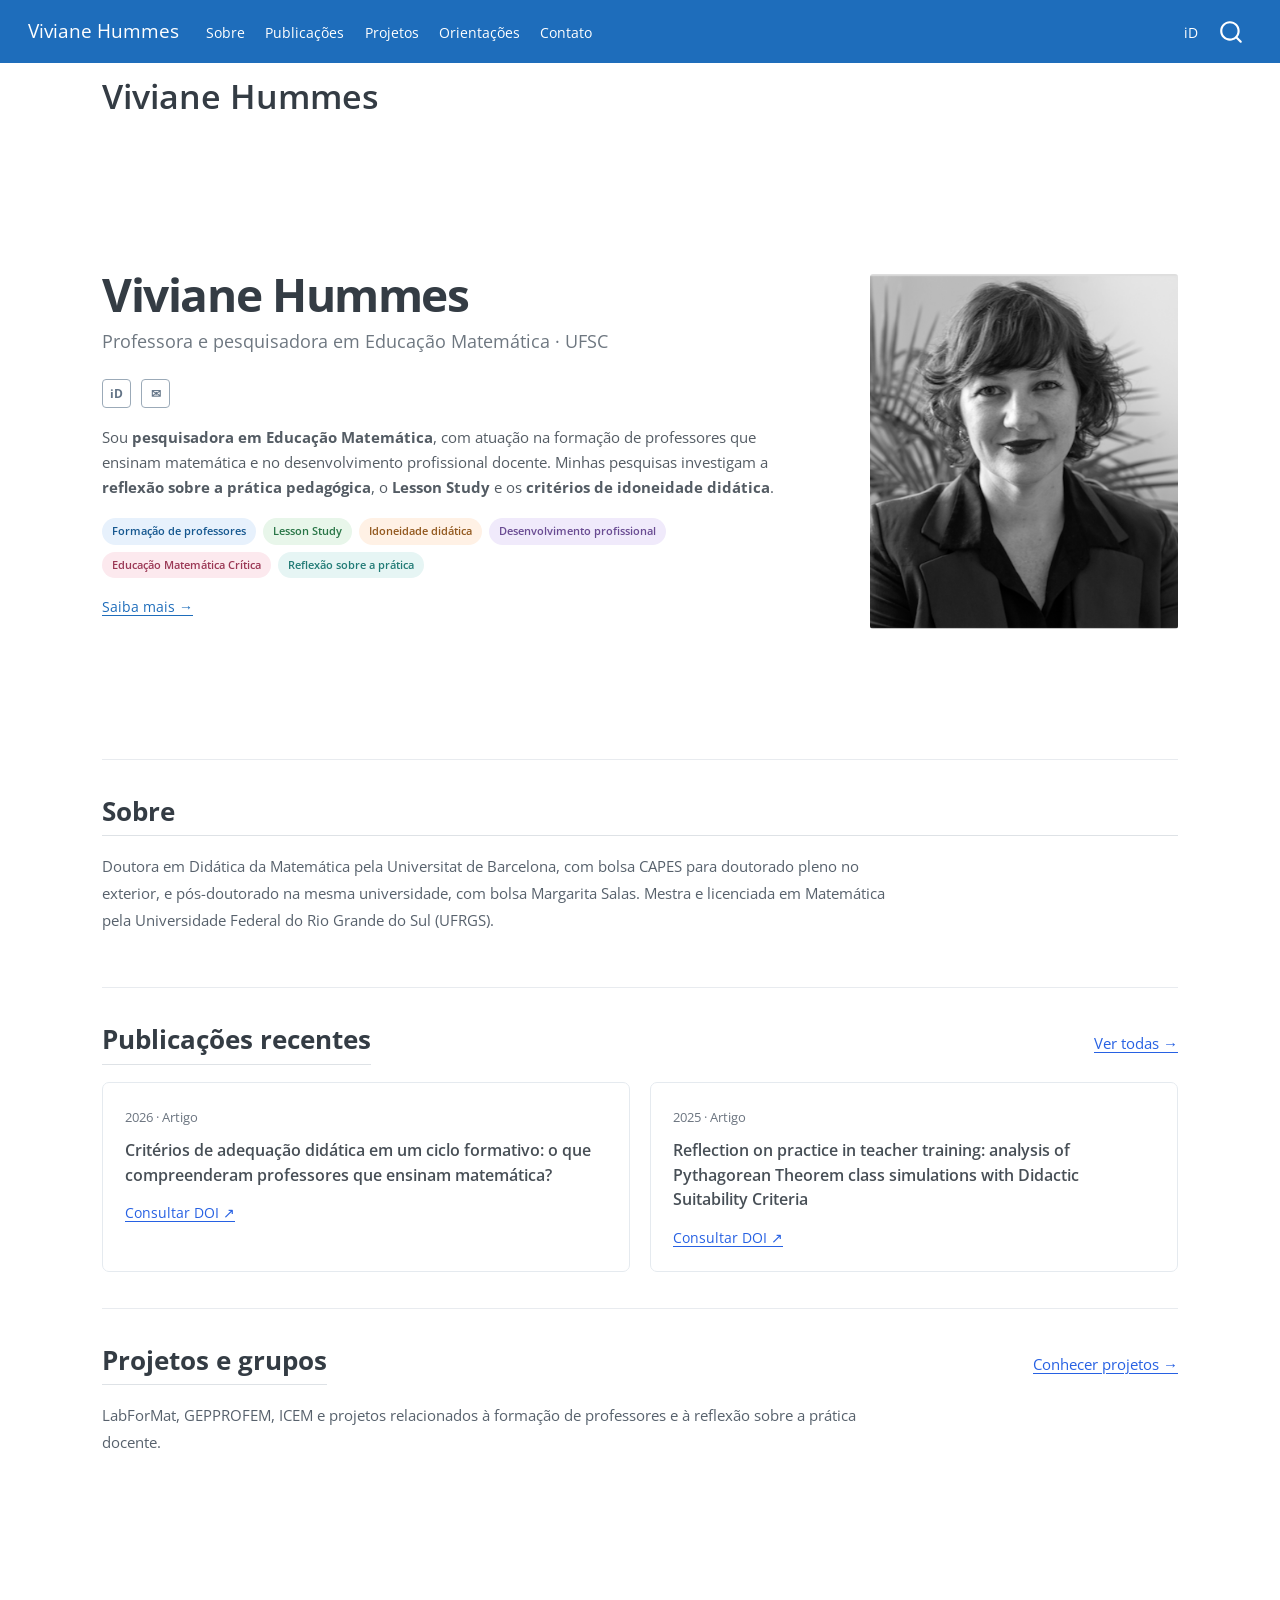
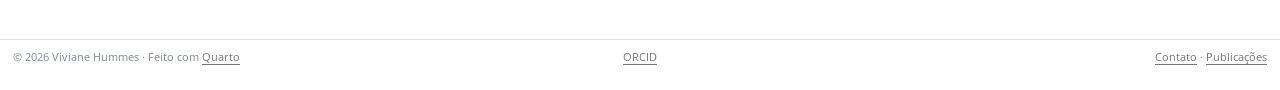
==== index.html @ 8a6c4425 "build: render Quarto [skip ci]" ====
<!DOCTYPE html>
<html xmlns="http://www.w3.org/1999/xhtml" lang="pt-BR" xml:lang="pt-BR"><head>

<meta charset="utf-8">
<meta name="generator" content="quarto-1.11.9">

<meta name="viewport" content="width=device-width, initial-scale=1.0, user-scalable=yes">


<title>Viviane Hummes</title>
<style>
/* Default styles provided by pandoc.
** See https://pandoc.org/MANUAL.html#variables-for-html for config info.
*/
span.smallcaps{font-variant: small-caps;}
div.columns{display: flex; gap: 1.5em;}
div.column{flex: auto;}
@media screen {
div.columns{gap: min(4vw, 1.5em);}
div.column{overflow-x: auto;}
}
div.hanging-indent{margin-left: 1.5em; text-indent: -1.5em;}
ul.task-list{list-style: none;}
ul.task-list li input[type="checkbox"] {
  width: 0.8em;
  margin: 0 0.8em 0.2em -1em; /* quarto-specific, see https://github.com/quarto-dev/quarto-cli/issues/4556 */ 
  vertical-align: middle;
}
</style>


<script src="site_libs/quarto-nav/quarto-nav.js"></script>
<script src="site_libs/quarto-nav/headroom.min.js"></script>
<script src="site_libs/clipboard/clipboard.min.js"></script>
<script src="site_libs/quarto-search/autocomplete.umd.js"></script>
<script src="site_libs/quarto-search/fuse.min.js"></script>
<script src="site_libs/quarto-search/quarto-search.js"></script>
<meta name="quarto:offset" content="./">
<link href="./img/favicon.ico" rel="icon">
<script src="site_libs/quarto-html/quarto.js" type="module"></script>
<script src="site_libs/quarto-html/tabsets/tabsets.js" type="module"></script>
<script src="site_libs/quarto-html/scrollable-regions/scrollable-regions.js" type="module"></script>
<script src="site_libs/quarto-html/popper.min.js"></script>
<script src="site_libs/quarto-html/tippy.umd.min.js"></script>
<link href="site_libs/quarto-html/tippy.css" rel="stylesheet">
<link href="site_libs/quarto-html/quarto-syntax-highlighting-63b5708e65d6cd79cd7618c58d0c21e7.css" rel="stylesheet" id="quarto-text-highlighting-styles">
<script src="site_libs/bootstrap/bootstrap.min.js"></script>
<link href="site_libs/bootstrap/bootstrap-icons.css" rel="stylesheet">
<link href="site_libs/bootstrap/bootstrap-24d255a2b9e27ce5b24b4b2dfa934557.min.css" rel="stylesheet" append-hash="true" id="quarto-bootstrap" data-mode="light">
<script id="quarto-search-options" type="application/json">{
  "location": "navbar",
  "copy-button": false,
  "collapse-after": 3,
  "panel-placement": "end",
  "type": "overlay",
  "limit": 50,
  "keyboard-shortcut": [
    "f",
    "/",
    "s"
  ],
  "show-item-context": false,
  "language": {
    "search-no-results-text": "Nenhum resultado",
    "search-matching-documents-text": "documentos correspondentes",
    "search-copy-link-title": "Copiar link para a busca",
    "search-hide-matches-text": "Esconder correspondências adicionais",
    "search-more-match-text": "mais correspondência neste documento",
    "search-more-matches-text": "mais correspondências neste documento",
    "search-clear-button-title": "Limpar",
    "search-text-placeholder": "",
    "search-detached-cancel-button-title": "Cancelar",
    "search-submit-button-title": "Enviar",
    "search-label": "Procurar"
  }
}</script>
<style>html{ scroll-behavior: smooth; }</style>


<link rel="stylesheet" href="quarto-style.css">
</head>

<body class="nav-fixed quarto-light"><a id="quarto-skip-link" class="visually-hidden-focusable" href="#quarto-document-content">Pular para o conteúdo principal</a>

<div id="quarto-search-results"></div>
  <header id="quarto-header" class="headroom fixed-top">
    <nav class="navbar navbar-expand-lg " data-bs-theme="dark" aria-label="Site">
      <div class="navbar-container container-fluid">
      <div class="navbar-brand-container mx-auto">
    <a class="navbar-brand" href="./index.html">
    <span class="navbar-title">Viviane Hummes</span>
    </a>
  </div>
          <button class="navbar-toggler" type="button" data-bs-toggle="collapse" data-bs-target="#navbarCollapse" aria-controls="navbarCollapse" aria-expanded="false" aria-label="Alternar de navegação" onclick="if (window.quartoToggleHeadroom) { window.quartoToggleHeadroom(); }">
  <span class="navbar-toggler-icon"></span>
</button>
          <div class="collapse navbar-collapse" id="navbarCollapse">
            <ul class="navbar-nav navbar-nav-scroll me-auto">
  <li class="nav-item">
    <a class="nav-link active" href="./index.html" aria-current="page"> 
<span class="menu-text">Sobre</span></a>
  </li>  
  <li class="nav-item">
    <a class="nav-link" href="./publications.html"> 
<span class="menu-text">Publicações</span></a>
  </li>  
  <li class="nav-item">
    <a class="nav-link" href="./projects.html"> 
<span class="menu-text">Projetos</span></a>
  </li>  
  <li class="nav-item">
    <a class="nav-link" href="./supervisions.html"> 
<span class="menu-text">Orientações</span></a>
  </li>  
  <li class="nav-item">
    <a class="nav-link" href="./contact.html"> 
<span class="menu-text">Contato</span></a>
  </li>  
</ul>
            <ul class="navbar-nav navbar-nav-scroll ms-auto">
  <li class="nav-item">
    <a class="nav-link" href="https://orcid.org/0000-0003-2031-8238"> 
<span class="menu-text">iD</span></a>
  </li>  
</ul>
          </div> <!-- /navcollapse -->
            <div class="quarto-navbar-tools">
</div>
            <div id="quarto-search" class="" title="Procurar"></div>
      </div> <!-- /container-fluid -->
    </nav>
</header>
<!-- content -->
<div id="quarto-content" class="quarto-container page-columns page-rows-contents page-layout-full page-navbar">
<!-- sidebar -->
<!-- margin-sidebar -->
    
<!-- main -->
<main class="content column-page" id="quarto-document-content" tabindex="-1">

<header id="title-block-header" class="quarto-title-block default">
<div class="quarto-title">
<h1 class="title">Viviane Hummes</h1>
</div>



<div class="quarto-title-meta column-page">

    
  
    
  </div>
  


</header>


<div class="home-hero">
<div class="home-hero-copy">
<h1>
Viviane Hummes
</h1>
<p class="hero-subtitle">
Professora e pesquisadora em Educação Matemática · UFSC
</p>
<div class="social-links">
<a href="https://orcid.org/0000-0003-2031-8238" aria-label="ORCID" target="_blank" rel="noopener">iD</a> <a href="mailto:vivihummes@gmail.com" aria-label="E-mail">✉</a>
</div>
<p class="hero-bio">
Sou <strong>pesquisadora em Educação Matemática</strong>, com atuação na formação de professores que ensinam matemática e no desenvolvimento profissional docente. Minhas pesquisas investigam a <strong>reflexão sobre a prática pedagógica</strong>, o <strong>Lesson Study</strong> e os <strong>critérios de idoneidade didática</strong>.
</p>
<div class="research-tags">
<span>Formação de professores</span><span>Lesson Study</span><span>Idoneidade didática</span><span>Desenvolvimento profissional</span><span>Educação Matemática Crítica</span><span>Reflexão sobre a prática</span>
</div>
<p><a class="more-link" href="#sobre">Saiba mais →</a></p>
</div>
<div class="home-hero-image">
<img src="about/avatar.png" alt="Fotografia de Viviane Hummes">
</div>
</div>
<div class="home-sections">
<section id="sobre">
<h2>
Sobre
</h2>
<p>
Doutora em Didática da Matemática pela Universitat de Barcelona, com bolsa CAPES para doutorado pleno no exterior, e pós-doutorado na mesma universidade, com bolsa Margarita Salas. Mestra e licenciada em Matemática pela Universidade Federal do Rio Grande do Sul (UFRGS).
</p>
</section>
<section>
<div class="section-heading">
<h2>
Publicações recentes
</h2>
<a href="./publications.html">Ver todas →</a>
</div>
<div class="recent-grid">
<article>
<small>2026 · Artigo</small>
<h3>
Critérios de adequação didática em um ciclo formativo: o que compreenderam professores que ensinam matemática?
</h3>
<a href="https://doi.org/10.1590/SciELOPreprints.16295">Consultar DOI ↗</a>
</article>
<article>
<small>2025 · Artigo</small>
<h3>
Reflection on practice in teacher training: analysis of Pythagorean Theorem class simulations with Didactic Suitability Criteria
</h3>
<a href="https://doi.org/10.37001/ripem.v15i1.4247">Consultar DOI ↗</a>
</article>
</div>
</section>
<section>
<div class="section-heading">
<h2>
Projetos e grupos
</h2>
<a href="./projects.html">Conhecer projetos →</a>
</div>
<p>
LabForMat, GEPPROFEM, ICEM e projetos relacionados à formação de professores e à reflexão sobre a prática docente.
</p>
</section>
</div>



</main> <!-- /main -->
<script id="quarto-html-after-body" type="application/javascript">
  window.document.addEventListener("DOMContentLoaded", function (event) {
    const isCodeAnnotation = (el) => {
      for (const clz of el.classList) {
        if (clz.startsWith('code-annotation-')) {                     
          return true;
        }
      }
      return false;
    }
    const onCopySuccess = function(e) {
      // button target
      const button = e.trigger;
      // don't keep focus
      button.blur();
      // flash "checked"
      button.classList.add('code-copy-button-checked');
      var currentTitle = button.getAttribute("title");
      button.setAttribute("title", "Copiada");
      let tooltip;
      if (window.bootstrap) {
        button.setAttribute("data-bs-toggle", "tooltip");
        button.setAttribute("data-bs-placement", "left");
        button.setAttribute("data-bs-title", "Copiada");
        tooltip = new bootstrap.Tooltip(button, 
          { trigger: "manual", 
            customClass: "code-copy-button-tooltip",
            offset: [0, -8]});
        tooltip.show();    
      }
      setTimeout(function() {
        if (tooltip) {
          tooltip.hide();
          button.removeAttribute("data-bs-title");
          button.removeAttribute("data-bs-toggle");
          button.removeAttribute("data-bs-placement");
        }
        button.setAttribute("title", currentTitle);
        button.classList.remove('code-copy-button-checked');
      }, 1000);
      // clear code selection
      e.clearSelection();
    }
    const getTextToCopy = function(trigger) {
      const outerScaffold = trigger.parentElement.cloneNode(true);
      const codeEl = outerScaffold.querySelector('code');
      for (const childEl of codeEl.children) {
        if (isCodeAnnotation(childEl)) {
          childEl.remove();
        }
      }
      return codeEl.innerText;
    }
    const clipboard = new window.ClipboardJS('.code-copy-button:not([data-in-quarto-modal])', {
      text: getTextToCopy
    });
    clipboard.on('success', onCopySuccess);
    if (window.document.getElementById('quarto-embedded-source-code-modal')) {
      const clipboardModal = new window.ClipboardJS('.code-copy-button[data-in-quarto-modal]', {
        text: getTextToCopy,
        container: window.document.getElementById('quarto-embedded-source-code-modal')
      });
      clipboardModal.on('success', onCopySuccess);
    }
      var localhostRegex = new RegExp(/^(?:http|https):\/\/localhost\:?[0-9]*\//);
      var mailtoRegex = new RegExp(/^mailto:/);
        var filterRegex = new RegExp("https:\/\/vivianehummes\.pages\.dev");
      var isInternal = (href) => {
          return filterRegex.test(href) || localhostRegex.test(href) || mailtoRegex.test(href);
      }
      // Inspect non-navigation links and adorn them if external
      window.quartoDecorateExternalLinks = function (root) {
     var links = (root || window.document).querySelectorAll('a[href]:not(.nav-link):not(.navbar-brand):not(.toc-action):not(.sidebar-link):not(.sidebar-item-toggle):not(.pagination-link):not(.no-external):not([aria-hidden]):not(.dropdown-item):not(.quarto-navigation-tool):not(.about-link)');
      for (var i=0; i<links.length; i++) {
        const link = links[i];
        if (!isInternal(link.href)) {
          // undo the damage that might have been done by quarto-nav.js in the case of
          // links that we want to consider external
          if (link.dataset.originalHref !== undefined) {
            link.href = link.dataset.originalHref;
          }
          if (!link.classList.contains('no-external-icon')) {
          }
        }
      }
      };
      window.quartoDecorateExternalLinks(window.document);
    // Esc closes the popup (WCAG 1.4.13) and focus leaving both trigger and
    // popup closes it (WCAG 2.4.11); tippy handles neither for interactive popups.
    const hideOnEscAndFocusOut = {
      name: 'hideOnEscAndFocusOut',
      defaultValue: true,
      fn(instance) {
        const dismiss = () => {
          // A show scheduled by the trigger delay would otherwise reopen it
          instance.clearDelayTimeouts();
          instance.hide();
        };
        const onKeyDown = (event) => {
          if (event.key !== 'Escape') {
            return;
          }
          // Keep Esc from also reaching page handlers (e.g. reveal.js overview),
          // except an open reveal.js slide menu, which Esc should close too.
          // The menu handles keys only when its keyboard option is on.
          const menuHandlesEsc = window.Reveal?.getPlugin?.('menu')?.isOpen() &&
            window.Reveal.getConfig().menu?.keyboard !== false;
          if (!menuHandlesEsc) {
            event.stopPropagation();
          }
          if (instance.popper.contains(window.document.activeElement)) {
            // Disabled while refocusing so the focus trigger does not reopen it
            instance.disable();
            instance.reference.focus();
            instance.enable();
          }
          dismiss();
        };
        const onFocusOut = (event) => {
          const target = event.relatedTarget;
          if (target && !instance.reference.contains(target) &&
              !instance.popper.contains(target)) {
            dismiss();
          }
        };
        // On the trigger too: a click trigger (code-annotations: select) has no
        // blur handling. Attached for the instance's lifetime so leaving the
        // trigger also cancels a show still pending on the trigger delay.
        instance.reference.addEventListener('focusout', onFocusOut);
        return {
          onShow() {
            window.document.addEventListener('keydown', onKeyDown, true);
            instance.popper.addEventListener('focusout', onFocusOut);
          },
          onHide() {
            window.document.removeEventListener('keydown', onKeyDown, true);
            instance.popper.removeEventListener('focusout', onFocusOut);
          },
          onDestroy() {
            instance.reference.removeEventListener('focusout', onFocusOut);
          },
        };
      },
    };
    function tippyHover(el, contentFn, onTriggerFn, onUntriggerFn) {
      const config = {
        allowHTML: true,
        maxWidth: 500,
        delay: 100,
        arrow: false,
        appendTo: function(el) {
            return el.parentElement;
        },
        interactive: true,
        interactiveBorder: 10,
        theme: 'quarto',
        placement: 'bottom-start',
        plugins: [hideOnEscAndFocusOut],
      };
      if (contentFn) {
        config.content = contentFn;
      }
      if (onTriggerFn) {
        config.onTrigger = onTriggerFn;
      }
      if (onUntriggerFn) {
        config.onUntrigger = onUntriggerFn;
      }
      window.tippy(el, config); 
    }
    const noterefs = window.document.querySelectorAll('a[role="doc-noteref"]');
    for (var i=0; i<noterefs.length; i++) {
      const ref = noterefs[i];
      tippyHover(ref, function() {
        // use id or data attribute instead here
        let href = ref.getAttribute('data-footnote-href') || ref.getAttribute('href');
        try { href = new URL(href).hash; } catch {}
        const id = href.replace(/^#\/?/, "");
        const note = window.document.getElementById(id);
        if (note) {
          return note.innerHTML;
        } else {
          return "";
        }
      });
    }
    const xrefs = window.document.querySelectorAll('a.quarto-xref');
    const processXRef = (id, note) => {
      // Strip column container classes
      const stripColumnClz = (el) => {
        el.classList.remove("page-full", "page-columns");
        if (el.children) {
          for (const child of el.children) {
            stripColumnClz(child);
          }
        }
      }
      stripColumnClz(note)
      if (id === null || id.startsWith('sec-')) {
        // Special case sections, only their first couple elements
        const container = document.createElement("div");
        if (note.children && note.children.length > 2) {
          container.appendChild(note.children[0].cloneNode(true));
          for (let i = 1; i < note.children.length; i++) {
            const child = note.children[i];
            if (child.tagName === "P" && child.innerText === "") {
              continue;
            } else {
              container.appendChild(child.cloneNode(true));
              break;
            }
          }
          if (window.Quarto?.typesetMath) {
            window.Quarto.typesetMath(container);
          }
          return container.innerHTML
        } else {
          if (window.Quarto?.typesetMath) {
            window.Quarto.typesetMath(note);
          }
          return note.innerHTML;
        }
      } else {
        // Remove any anchor links if they are present
        const anchorLink = note.querySelector('a.anchorjs-link');
        if (anchorLink) {
          anchorLink.remove();
        }
        if (window.Quarto?.typesetMath) {
          window.Quarto.typesetMath(note);
        }
        if (note.classList.contains("callout")) {
          return note.outerHTML;
        } else {
          return note.innerHTML;
        }
      }
    }
    for (var i=0; i<xrefs.length; i++) {
      const xref = xrefs[i];
      tippyHover(xref, undefined, function(instance) {
        instance.disable();
        let url = xref.getAttribute('href');
        let hash = undefined; 
        if (url.startsWith('#')) {
          hash = url;
        } else {
          try { hash = new URL(url).hash; } catch {}
        }
        if (hash) {
          const id = hash.replace(/^#\/?/, "");
          const note = window.document.getElementById(id);
          if (note !== null) {
            try {
              const html = processXRef(id, note.cloneNode(true));
              instance.setContent(html);
            } finally {
              instance.enable();
              instance.show();
            }
          } else {
            // See if we can fetch this
            fetch(url.split('#')[0])
            .then(res => res.text())
            .then(html => {
              const parser = new DOMParser();
              const htmlDoc = parser.parseFromString(html, "text/html");
              const note = htmlDoc.getElementById(id);
              if (note !== null) {
                const html = processXRef(id, note);
                instance.setContent(html);
              } 
            }).finally(() => {
              instance.enable();
              instance.show();
            });
          }
        } else {
          // See if we can fetch a full url (with no hash to target)
          // This is a special case and we should probably do some content thinning / targeting
          fetch(url)
          .then(res => res.text())
          .then(html => {
            const parser = new DOMParser();
            const htmlDoc = parser.parseFromString(html, "text/html");
            const note = htmlDoc.querySelector('main.content');
            if (note !== null) {
              // This should only happen for chapter cross references
              // (since there is no id in the URL)
              // remove the first header
              if (note.children.length > 0 && note.children[0].tagName === "HEADER") {
                note.children[0].remove();
              }
              const html = processXRef(null, note);
              instance.setContent(html);
            } 
          }).finally(() => {
            instance.enable();
            instance.show();
          });
        }
      }, function(instance) {
      });
    }
        let selectedAnnoteEl;
        const selectorForAnnotation = ( cell, annotation) => {
          let cellAttr = 'data-code-cell="' + cell + '"';
          let lineAttr = 'data-code-annotation="' +  annotation + '"';
          const selector = 'span[' + cellAttr + '][' + lineAttr + ']';
          return selector;
        }
        const selectCodeLines = (annoteEl) => {
          const doc = window.document;
          const targetCell = annoteEl.getAttribute("data-target-cell");
          const targetAnnotation = annoteEl.getAttribute("data-target-annotation");
          const annoteSpan = window.document.querySelector(selectorForAnnotation(targetCell, targetAnnotation));
          const lines = annoteSpan.getAttribute("data-code-lines").split(",");
          const lineIds = lines.map((line) => {
            return targetCell + "-" + line;
          })
          // Each band is positioned against its own containing block, which is
          // not the offsetParent of the lines, so place it from client rects.
          const placeBand = (band, firstEl, lastEl, codeBlock) => {
            const container = band.offsetParent;
            if (container === null) {
              return;
            }
            const containerRect = container.getBoundingClientRect();
            // Reveal.js scales slides with a transform, so convert client
            // pixels back to the CSS pixels of the container.
            const scale = containerRect.height / container.offsetHeight || 1;
            const firstRect = firstEl.getBoundingClientRect();
            const lastRect = lastEl.getBoundingClientRect();
            const top = (firstRect.top - containerRect.top) / scale - container.clientTop + container.scrollTop;
            const height = (lastRect.bottom - firstRect.top) / scale;
            band.style.top = top - 2 + "px";
            band.style.height = height + 4 + "px";
            if (codeBlock) {
              // Without the copy button wrapper, the containing block is wider
              // than the code block, so span the code block explicitly.
              const blockRect = codeBlock.getBoundingClientRect();
              band.style.left = (blockRect.left - containerRect.left) / scale - container.clientLeft + container.scrollLeft + "px";
              band.style.width = blockRect.width / scale + "px";
            }
          };
          if (lineIds.length > 0) {
            const el = window.document.getElementById(lineIds[0]);
            const lastEl = window.document.getElementById(lineIds[lineIds.length - 1]);
            const parent = el.parentElement.parentElement;
            // cook up a div (if necessary) and position it
            let div = window.document.getElementById("code-annotation-line-highlight");
            if (div === null) {
              div = window.document.createElement("div");
              div.setAttribute("id", "code-annotation-line-highlight");
              div.style.position = 'absolute';
              parent.appendChild(div);
            }
            placeBand(div, el, lastEl, parent.closest("div.sourceCode") || parent);
            let gutterDiv = window.document.getElementById("code-annotation-line-highlight-gutter");
            if (gutterDiv === null) {
              gutterDiv = window.document.createElement("div");
              gutterDiv.setAttribute("id", "code-annotation-line-highlight-gutter");
              gutterDiv.style.position = 'absolute';
              const codeCell = window.document.getElementById(targetCell);
              const gutter = codeCell.querySelector('.code-annotation-gutter');
              gutter.appendChild(gutterDiv);
            }
            placeBand(gutterDiv, el, lastEl);
            selectedAnnoteEl = annoteEl;
          }
        };
        const unselectCodeLines = () => {
          const elementsIds = ["code-annotation-line-highlight", "code-annotation-line-highlight-gutter"];
          elementsIds.forEach((elId) => {
            const div = window.document.getElementById(elId);
            if (div) {
              div.remove();
            }
          });
          selectedAnnoteEl = undefined;
        };
          // Handle positioning of the toggle
      window.addEventListener(
        "resize",
        throttle(() => {
          elRect = undefined;
          if (selectedAnnoteEl) {
            selectCodeLines(selectedAnnoteEl);
          }
        }, 10)
      );
      function throttle(fn, ms) {
      let throttle = false;
      let timer;
        return (...args) => {
          if(!throttle) { // first call gets through
              fn.apply(this, args);
              throttle = true;
          } else { // all the others get throttled
              if(timer) clearTimeout(timer); // cancel #2
              timer = setTimeout(() => {
                fn.apply(this, args);
                timer = throttle = false;
              }, ms);
          }
        };
      }
        // Attach click handler to the DT
        const annoteDls = window.document.querySelectorAll('dt[data-target-cell]');
        for (const annoteDlNode of annoteDls) {
          annoteDlNode.addEventListener('click', (event) => {
            const clickedEl = event.target;
            if (clickedEl !== selectedAnnoteEl) {
              unselectCodeLines();
              const activeEl = window.document.querySelector('dt[data-target-cell].code-annotation-active');
              if (activeEl) {
                activeEl.classList.remove('code-annotation-active');
              }
              selectCodeLines(clickedEl);
              clickedEl.classList.add('code-annotation-active');
            } else {
              // Unselect the line
              unselectCodeLines();
              clickedEl.classList.remove('code-annotation-active');
            }
          });
        }
    const findCites = (el) => {
      const parentEl = el.parentElement;
      if (parentEl) {
        const cites = parentEl.dataset.cites;
        if (cites) {
          return {
            el,
            cites: cites.split(' ')
          };
        } else {
          return findCites(el.parentElement)
        }
      } else {
        return undefined;
      }
    };
    var bibliorefs = window.document.querySelectorAll('a[role="doc-biblioref"]');
    for (var i=0; i<bibliorefs.length; i++) {
      const ref = bibliorefs[i];
      const citeInfo = findCites(ref);
      if (citeInfo) {
        tippyHover(citeInfo.el, function() {
          var popup = window.document.createElement('div');
          citeInfo.cites.forEach(function(cite) {
            var citeDiv = window.document.createElement('div');
            citeDiv.classList.add('hanging-indent');
            citeDiv.classList.add('csl-entry');
            var biblioDiv = window.document.getElementById('ref-' + cite);
            if (biblioDiv) {
              citeDiv.innerHTML = biblioDiv.innerHTML;
            }
            popup.appendChild(citeDiv);
          });
          return popup.innerHTML;
        });
      }
    }
  });
  </script>
  <script type="application/javascript">
  window.quartoScrollableRegionsLabels = {"code":"Código deslocável","output":"Saída deslocável"};
  </script>
</div> <!-- /content -->
<footer class="footer">
  <div class="nav-footer">
    <div class="nav-footer-left">
<p>© 2026 Viviane Hummes · Feito com <a href="https://quarto.org/">Quarto</a></p>
</div>   
    <div class="nav-footer-center">
<p><a href="https://orcid.org/0000-0003-2031-8238">ORCID</a></p>
</div>
    <div class="nav-footer-right">
<p><a href="./contact.html">Contato</a> · <a href="./publications.html">Publicações</a></p>
</div>
  </div>
</footer>




<script src="site_libs/quarto-html/zenscroll-min.js"></script>
</body></html>
---- site_libs/quarto-html/tippy.css ----
.tippy-box[data-animation=fade][data-state=hidden]{opacity:0}[data-tippy-root]{max-width:calc(100vw - 10px)}.tippy-box{position:relative;background-color:#333;color:#fff;border-radius:4px;font-size:14px;line-height:1.4;white-space:normal;outline:0;transition-property:transform,visibility,opacity}.tippy-box[data-placement^=top]>.tippy-arrow{bottom:0}.tippy-box[data-placement^=top]>.tippy-arrow:before{bottom:-7px;left:0;border-width:8px 8px 0;border-top-color:initial;transform-origin:center top}.tippy-box[data-placement^=bottom]>.tippy-arrow{top:0}.tippy-box[data-placement^=bottom]>.tippy-arrow:before{top:-7px;left:0;border-width:0 8px 8px;border-bottom-color:initial;transform-origin:center bottom}.tippy-box[data-placement^=left]>.tippy-arrow{right:0}.tippy-box[data-placement^=left]>.tippy-arrow:before{border-width:8px 0 8px 8px;border-left-color:initial;right:-7px;transform-origin:center left}.tippy-box[data-placement^=right]>.tippy-arrow{left:0}.tippy-box[data-placement^=right]>.tippy-arrow:before{left:-7px;border-width:8px 8px 8px 0;border-right-color:initial;transform-origin:center right}.tippy-box[data-inertia][data-state=visible]{transition-timing-function:cubic-bezier(.54,1.5,.38,1.11)}.tippy-arrow{width:16px;height:16px;color:#333}.tippy-arrow:before{content:"";position:absolute;border-color:transparent;border-style:solid}.tippy-content{position:relative;padding:5px 9px;z-index:1}
---- site_libs/quarto-html/quarto-syntax-highlighting-63b5708e65d6cd79cd7618c58d0c21e7.css ----
/* quarto syntax highlight colors */
:root {
  --quarto-hl-ot-color: #003B4F;
  --quarto-hl-at-color: #657422;
  --quarto-hl-ss-color: #20794D;
  --quarto-hl-an-color: #5E5E5E;
  --quarto-hl-fu-color: #4758AB;
  --quarto-hl-st-color: #20794D;
  --quarto-hl-cf-color: #003B4F;
  --quarto-hl-op-color: #5E5E5E;
  --quarto-hl-er-color: #AD0000;
  --quarto-hl-bn-color: #AD0000;
  --quarto-hl-al-color: #AD0000;
  --quarto-hl-va-color: #111111;
  --quarto-hl-bu-color: inherit;
  --quarto-hl-ex-color: inherit;
  --quarto-hl-pp-color: #AD0000;
  --quarto-hl-in-color: #5E5E5E;
  --quarto-hl-vs-color: #20794D;
  --quarto-hl-wa-color: #5E5E5E;
  --quarto-hl-do-color: #5E5E5E;
  --quarto-hl-im-color: #00769E;
  --quarto-hl-ch-color: #20794D;
  --quarto-hl-dt-color: #AD0000;
  --quarto-hl-fl-color: #AD0000;
  --quarto-hl-co-color: #5E5E5E;
  --quarto-hl-cv-color: #5E5E5E;
  --quarto-hl-cn-color: #8f5902;
  --quarto-hl-sc-color: #5E5E5E;
  --quarto-hl-dv-color: #AD0000;
  --quarto-hl-kw-color: #003B4F;
}

/* other quarto variables */
:root {
  --quarto-font-monospace: SFMono-Regular, Menlo, Monaco, Consolas, "Liberation Mono", "Courier New", monospace;
}

/* syntax highlight based on Pandoc's rules */
pre > code.sourceCode > span {
  color: #003B4F;
}

code.sourceCode > span {
  color: #003B4F;
}

div.sourceCode,
div.sourceCode pre.sourceCode {
  color: #003B4F;
}

/* Normal */
code span {
  color: #003B4F;
}

/* Alert */
code span.al {
  color: #AD0000;
  font-style: inherit;
}

/* Annotation */
code span.an {
  color: #5E5E5E;
  font-style: inherit;
}

/* Attribute */
code span.at {
  color: #657422;
  font-style: inherit;
}

/* BaseN */
code span.bn {
  color: #AD0000;
  font-style: inherit;
}

/* BuiltIn */
code span.bu {
  font-style: inherit;
}

/* ControlFlow */
code span.cf {
  color: #003B4F;
  font-weight: bold;
  font-style: inherit;
}

/* Char */
code span.ch {
  color: #20794D;
  font-style: inherit;
}

/* Constant */
code span.cn {
  color: #8f5902;
  font-style: inherit;
}

/* Comment */
code span.co {
  color: #5E5E5E;
  font-style: inherit;
}

/* CommentVar */
code span.cv {
  color: #5E5E5E;
  font-style: italic;
}

/* Documentation */
code span.do {
  color: #5E5E5E;
  font-style: italic;
}

/* DataType */
code span.dt {
  color: #AD0000;
  font-style: inherit;
}

/* DecVal */
code span.dv {
  color: #AD0000;
  font-style: inherit;
}

/* Error */
code span.er {
  color: #AD0000;
  font-style: inherit;
}

/* Extension */
code span.ex {
  font-style: inherit;
}

/* Float */
code span.fl {
  color: #AD0000;
  font-style: inherit;
}

/* Function */
code span.fu {
  color: #4758AB;
  font-style: inherit;
}

/* Import */
code span.im {
  color: #00769E;
  font-style: inherit;
}

/* Information */
code span.in {
  color: #5E5E5E;
  font-style: inherit;
}

/* Keyword */
code span.kw {
  color: #003B4F;
  font-weight: bold;
  font-style: inherit;
}

/* Operator */
code span.op {
  color: #5E5E5E;
  font-style: inherit;
}

/* Other */
code span.ot {
  color: #003B4F;
  font-style: inherit;
}

/* Preprocessor */
code span.pp {
  color: #AD0000;
  font-style: inherit;
}

/* SpecialChar */
code span.sc {
  color: #5E5E5E;
  font-style: inherit;
}

/* SpecialString */
code span.ss {
  color: #20794D;
  font-style: inherit;
}

/* String */
code span.st {
  color: #20794D;
  font-style: inherit;
}

/* Variable */
code span.va {
  color: #111111;
  font-style: inherit;
}

/* VerbatimString */
code span.vs {
  color: #20794D;
  font-style: inherit;
}

/* Warning */
code span.wa {
  color: #5E5E5E;
  font-style: italic;
}

.prevent-inlining {
  content: "</";
}

/*# sourceMappingURL=054cc16b9e9817627be6994582d2ffb5.css.map */
---- quarto-style.css ----
@import url('https://fonts.googleapis.com/css2?family=Open+Sans:wght@400;500;600;700;800&display=swap');
:root{--brand:#1e6dbb;--text:#343c44;--muted:#6c7580}
body{font-family:'Open Sans',sans-serif;color:var(--text);background:#fff;font-size:15px}
#quarto-header nav.navbar{background:var(--brand)!important;border:0;min-height:63px;box-shadow:none}
.navbar-brand,.navbar-nav .nav-link{color:#fff!important;font-weight:400!important}
.navbar-brand{font-size:19px}.navbar-nav .nav-link{font-size:14px}
.navbar-nav .nav-link:hover{text-decoration:underline}
#quarto-content{max-width:100%;padding:0}
main.content{max-width:1120px;margin:auto;padding:0 22px}
body.page-layout-full main.content{max-width:1120px;margin:auto}
.home-hero{display:grid;grid-template-columns:minmax(0,1.8fr) minmax(240px,.8fr);gap:75px;align-items:center;min-height:625px;padding:70px 0 60px}
.home-hero h1{font-size:46px;font-weight:700;letter-spacing:-.03em;line-height:1.14;margin:0 0 8px;border:0}
.hero-subtitle{font-size:18px;color:#6e7780;margin-bottom:24px}
.social-links{display:flex;gap:10px;margin-bottom:18px}
.social-links a{width:29px;height:29px;display:inline-flex;align-items:center;justify-content:center;border:1px solid #9baab8;border-radius:4px;color:#637487;text-decoration:none;font-size:12px;font-weight:700}
.hero-bio{color:#545c64;line-height:1.72;font-size:14.5px;margin:0}
.research-tags{display:flex;gap:7px;flex-wrap:wrap;margin:17px 0}
.research-tags span{padding:5px 10px;font-size:11px;font-weight:600;border-radius:16px;background:#e7f1fc;color:#15578f}
.research-tags span:nth-child(6n+2){background:#e8f6ea;color:#287546}
.research-tags span:nth-child(6n+3){background:#fff1e5;color:#92581e}
.research-tags span:nth-child(6n+4){background:#f0eafb;color:#694b92}
.research-tags span:nth-child(6n+5){background:#fce9ee;color:#9b3855}
.research-tags span:nth-child(6n+6){background:#e6f5f4;color:#227b76}
.more-link{font-size:14px;color:var(--brand);text-decoration:underline;text-underline-offset:3px}
.home-hero-image img{width:100%;height:355px;object-fit:cover;object-position:center 35%;border-radius:3px;filter:grayscale(100%)}
.home-sections{padding-bottom:70px}.home-sections section{border-top:1px solid #e8ebef;padding:36px 0}
.home-sections h2,.pagina-interna h1,.publicacoes-pagina h1{font-size:26px;font-weight:700;margin:0 0 17px}
.home-sections p{max-width:810px;line-height:1.8;color:#57616c}
.section-heading{display:flex;align-items:baseline;justify-content:space-between;gap:20px}
.recent-grid{display:grid;grid-template-columns:1fr 1fr;gap:20px}
.recent-grid article,.card{border:1px solid #e5eaef;border-radius:7px;padding:22px}
.recent-grid h3{font-size:16px;line-height:1.55;font-weight:600;margin:10px 0 14px}
.recent-grid small{color:var(--muted)}.recent-grid a{font-size:14px}
.pagina-interna,.publicacoes-pagina{max-width:1080px;margin:auto;padding:60px 0 100px}
.card-grid{display:grid;grid-template-columns:repeat(auto-fit,minmax(250px,1fr));gap:18px}
.card h3{font-size:19px;color:var(--brand)}.card p{margin-bottom:0}
.pub-list{list-style:none;padding:0;margin-bottom:30px}
.pub-list li{padding:16px 0;border-bottom:1px solid #e6ebf0}
.pub-list .title{font-weight:600;display:block}
.pub-list .meta{font-size:13px;margin-top:7px}
.pub-list .meta a{display:inline-block;border:1px solid #c7dbed;background:#edf5fc;border-radius:4px;padding:3px 9px;text-decoration:none}
.pub-search{display:block;width:100%;padding:10px 13px;border:1px solid #cbd5df;border-radius:7px;margin:10px 0 12px}
.publicacoes-pagina h2{font-size:21px;color:var(--brand);padding-top:18px;border-bottom:1px solid #e9eef3;padding-bottom:9px}
.pub-list li[hidden],.publicacoes-pagina h2[hidden]{display:none}
.navbar .quarto-search-button{color:#fff!important}
.nav-footer{font-size:13px;color:#81888e}
@media(max-width:800px){.home-hero{min-height:auto;grid-template-columns:1fr;gap:25px;padding:50px 0}.home-hero-image{grid-row:1}.home-hero-image img{width:250px;height:265px}.home-hero h1{font-size:36px}.recent-grid{grid-template-columns:1fr}.pagina-interna,.publicacoes-pagina{padding:35px 0 70px}}
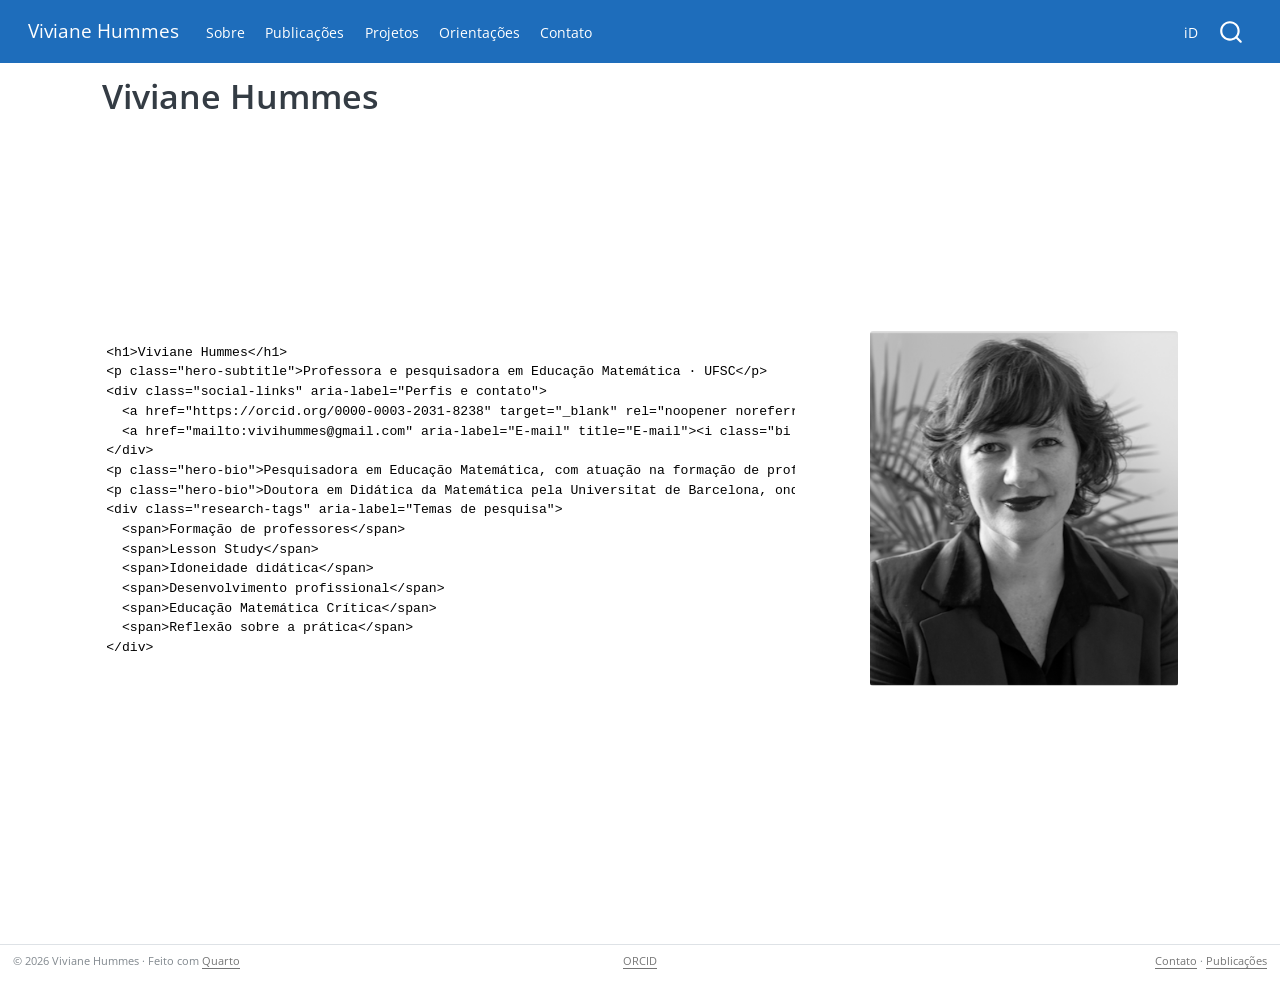
==== commit b4f4a12a: "build: render Quarto [skip ci]" ====
--- a/index.html
+++ b/index.html
@@ -159,71 +159,26 @@
 
 <div class="home-hero">
 <div class="home-hero-copy">
-<h1>
-Viviane Hummes
-</h1>
-<p class="hero-subtitle">
-Professora e pesquisadora em Educação Matemática · UFSC
-</p>
-<div class="social-links">
-<a href="https://orcid.org/0000-0003-2031-8238" aria-label="ORCID" target="_blank" rel="noopener">iD</a> <a href="mailto:vivihummes@gmail.com" aria-label="E-mail">✉</a>
-</div>
-<p class="hero-bio">
-Sou <strong>pesquisadora em Educação Matemática</strong>, com atuação na formação de professores que ensinam matemática e no desenvolvimento profissional docente. Minhas pesquisas investigam a <strong>reflexão sobre a prática pedagógica</strong>, o <strong>Lesson Study</strong> e os <strong>critérios de idoneidade didática</strong>.
-</p>
-<div class="research-tags">
-<span>Formação de professores</span><span>Lesson Study</span><span>Idoneidade didática</span><span>Desenvolvimento profissional</span><span>Educação Matemática Crítica</span><span>Reflexão sobre a prática</span>
-</div>
-<p><a class="more-link" href="#sobre">Saiba mais →</a></p>
+<pre><code>&lt;h1&gt;Viviane Hummes&lt;/h1&gt;
+&lt;p class="hero-subtitle"&gt;Professora e pesquisadora em Educação Matemática · UFSC&lt;/p&gt;
+&lt;div class="social-links" aria-label="Perfis e contato"&gt;
+  &lt;a href="https://orcid.org/0000-0003-2031-8238" target="_blank" rel="noopener noreferrer" aria-label="ORCID" title="ORCID"&gt;&lt;span class="orcid-icon" aria-hidden="true"&gt;iD&lt;/span&gt;&lt;/a&gt;
+  &lt;a href="mailto:vivihummes@gmail.com" aria-label="E-mail" title="E-mail"&gt;&lt;i class="bi bi-envelope" aria-hidden="true"&gt;&lt;/i&gt;&lt;/a&gt;
+&lt;/div&gt;
+&lt;p class="hero-bio"&gt;Pesquisadora em Educação Matemática, com atuação na formação de professores que ensinam matemática e no desenvolvimento profissional docente. Investiga a reflexão sobre a prática pedagógica, o &lt;em&gt;Lesson Study&lt;/em&gt; e os critérios de idoneidade didática.&lt;/p&gt;
+&lt;p class="hero-bio"&gt;Doutora em Didática da Matemática pela Universitat de Barcelona, onde realizou pós-doutorado com bolsa Margarita Salas. Mestra e licenciada em Matemática pela UFRGS.&lt;/p&gt;
+&lt;div class="research-tags" aria-label="Temas de pesquisa"&gt;
+  &lt;span&gt;Formação de professores&lt;/span&gt;
+  &lt;span&gt;Lesson Study&lt;/span&gt;
+  &lt;span&gt;Idoneidade didática&lt;/span&gt;
+  &lt;span&gt;Desenvolvimento profissional&lt;/span&gt;
+  &lt;span&gt;Educação Matemática Crítica&lt;/span&gt;
+  &lt;span&gt;Reflexão sobre a prática&lt;/span&gt;
+&lt;/div&gt;</code></pre>
 </div>
 <div class="home-hero-image">
-<img src="about/avatar.png" alt="Fotografia de Viviane Hummes">
+<img src="about/avatar.png" alt="Fotografia de Viviane Hummes" loading="eager">
 </div>
-</div>
-<div class="home-sections">
-<section id="sobre">
-<h2>
-Sobre
-</h2>
-<p>
-Doutora em Didática da Matemática pela Universitat de Barcelona, com bolsa CAPES para doutorado pleno no exterior, e pós-doutorado na mesma universidade, com bolsa Margarita Salas. Mestra e licenciada em Matemática pela Universidade Federal do Rio Grande do Sul (UFRGS).
-</p>
-</section>
-<section>
-<div class="section-heading">
-<h2>
-Publicações recentes
-</h2>
-<a href="./publications.html">Ver todas →</a>
-</div>
-<div class="recent-grid">
-<article>
-<small>2026 · Artigo</small>
-<h3>
-Critérios de adequação didática em um ciclo formativo: o que compreenderam professores que ensinam matemática?
-</h3>
-<a href="https://doi.org/10.1590/SciELOPreprints.16295">Consultar DOI ↗</a>
-</article>
-<article>
-<small>2025 · Artigo</small>
-<h3>
-Reflection on practice in teacher training: analysis of Pythagorean Theorem class simulations with Didactic Suitability Criteria
-</h3>
-<a href="https://doi.org/10.37001/ripem.v15i1.4247">Consultar DOI ↗</a>
-</article>
-</div>
-</section>
-<section>
-<div class="section-heading">
-<h2>
-Projetos e grupos
-</h2>
-<a href="./projects.html">Conhecer projetos →</a>
-</div>
-<p>
-LabForMat, GEPPROFEM, ICEM e projetos relacionados à formação de professores e à reflexão sobre a prática docente.
-</p>
-</section>
 </div>
 
 
--- a/quarto-style.css
+++ b/quarto-style.css
@@ -45,3 +45,17 @@
 .navbar .quarto-search-button{color:#fff!important}
 .nav-footer{font-size:13px;color:#81888e}
 @media(max-width:800px){.home-hero{min-height:auto;grid-template-columns:1fr;gap:25px;padding:50px 0}.home-hero-image{grid-row:1}.home-hero-image img{width:250px;height:265px}.home-hero h1{font-size:36px}.recent-grid{grid-template-columns:1fr}.pagina-interna,.publicacoes-pagina{padding:35px 0 70px}}
+
+/* Ajustes: página inicial exclusivamente biográfica, sem cartões ou seções duplicadas */
+.home-hero{min-height:calc(100vh - 150px);padding-top:55px;padding-bottom:55px}
+.hero-bio + .hero-bio{margin-top:15px}
+.social-links a{border:0;width:30px;height:30px;color:#65758a;font-size:19px}
+.social-links a:hover{color:var(--brand)}
+.orcid-icon{display:inline-flex;align-items:center;justify-content:center;width:21px;height:21px;border-radius:50%;background:#a6ce39;color:white;font-weight:700;font-size:11px;letter-spacing:-.4px}
+.pagina-interna h1 i,.publicacoes-pagina h1 i{color:var(--brand);font-size:.8em;margin-right:9px}
+.contact-link{display:inline-flex;align-items:center;gap:11px;font-size:16px}
+.contact-link i{font-size:22px}
+.project-card{background:#fff;box-shadow:none}
+.empty-record{color:#6b7280;font-size:14px}
+.pub-list .meta:empty{display:none}
+.navbar-nav .nav-link i{margin-right:5px}
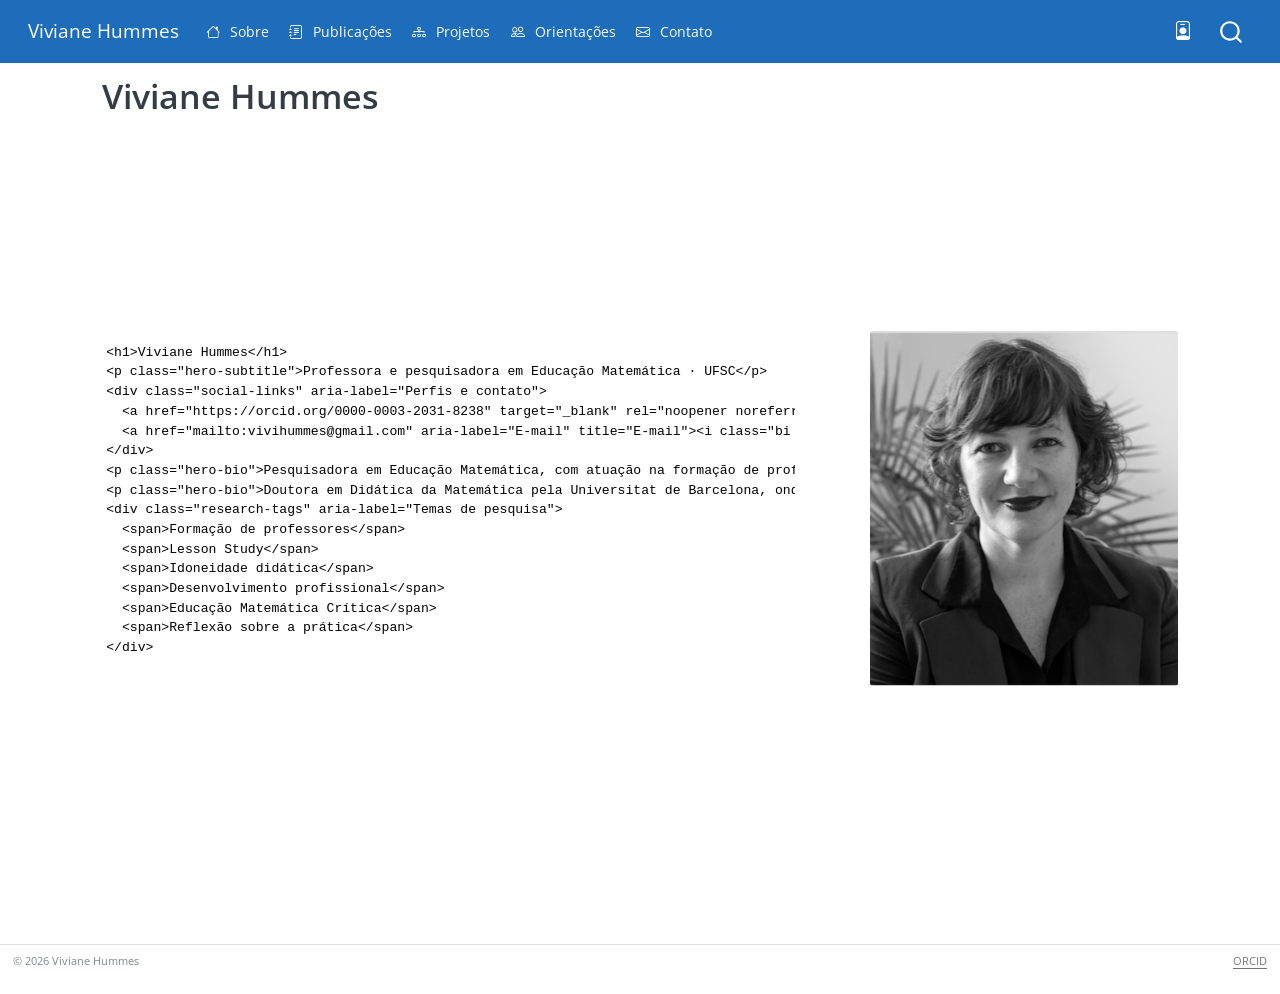
==== commit 7f3e1ba3: "build: render Quarto [skip ci]" ====
--- a/index.html
+++ b/index.html
@@ -97,30 +97,36 @@
           <div class="collapse navbar-collapse" id="navbarCollapse">
             <ul class="navbar-nav navbar-nav-scroll me-auto">
   <li class="nav-item">
-    <a class="nav-link active" href="./index.html" aria-current="page"> 
+    <a class="nav-link active" href="./index.html" aria-current="page"> <i class="bi bi-house" role="img">
+</i> 
 <span class="menu-text">Sobre</span></a>
   </li>  
   <li class="nav-item">
-    <a class="nav-link" href="./publications.html"> 
+    <a class="nav-link" href="./publications.html"> <i class="bi bi-journal-text" role="img">
+</i> 
 <span class="menu-text">Publicações</span></a>
   </li>  
   <li class="nav-item">
-    <a class="nav-link" href="./projects.html"> 
+    <a class="nav-link" href="./projects.html"> <i class="bi bi-diagram-3" role="img">
+</i> 
 <span class="menu-text">Projetos</span></a>
   </li>  
   <li class="nav-item">
-    <a class="nav-link" href="./supervisions.html"> 
+    <a class="nav-link" href="./supervisions.html"> <i class="bi bi-people" role="img">
+</i> 
 <span class="menu-text">Orientações</span></a>
   </li>  
   <li class="nav-item">
-    <a class="nav-link" href="./contact.html"> 
+    <a class="nav-link" href="./contact.html"> <i class="bi bi-envelope" role="img">
+</i> 
 <span class="menu-text">Contato</span></a>
   </li>  
 </ul>
             <ul class="navbar-nav navbar-nav-scroll ms-auto">
-  <li class="nav-item">
-    <a class="nav-link" href="https://orcid.org/0000-0003-2031-8238"> 
-<span class="menu-text">iD</span></a>
+  <li class="nav-item compact">
+    <a class="nav-link" href="https://orcid.org/0000-0003-2031-8238"> <i class="bi bi-person-badge" role="img" aria-label="ORCID">
+</i> 
+<span class="menu-text"></span></a>
   </li>  
 </ul>
           </div> <!-- /navcollapse -->
@@ -657,13 +663,13 @@
 <footer class="footer">
   <div class="nav-footer">
     <div class="nav-footer-left">
-<p>© 2026 Viviane Hummes · Feito com <a href="https://quarto.org/">Quarto</a></p>
+<p>© 2026 Viviane Hummes</p>
 </div>   
     <div class="nav-footer-center">
+      &nbsp;
+    </div>
+    <div class="nav-footer-right">
 <p><a href="https://orcid.org/0000-0003-2031-8238">ORCID</a></p>
-</div>
-    <div class="nav-footer-right">
-<p><a href="./contact.html">Contato</a> · <a href="./publications.html">Publicações</a></p>
 </div>
   </div>
 </footer>
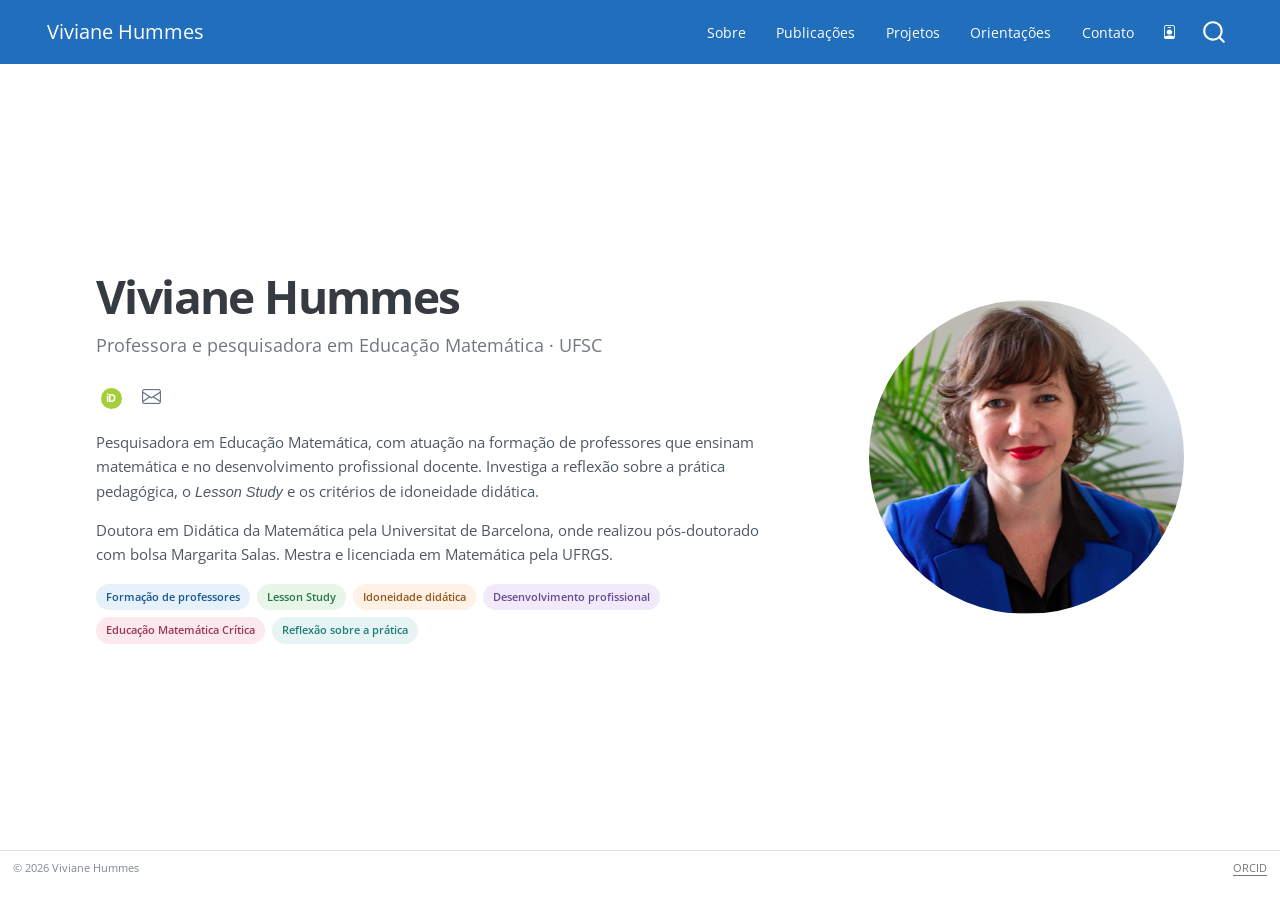
==== commit 07ef54a3: "build: render Quarto [skip ci]" ====
--- a/index.html
+++ b/index.html
@@ -95,34 +95,27 @@
   <span class="navbar-toggler-icon"></span>
 </button>
           <div class="collapse navbar-collapse" id="navbarCollapse">
-            <ul class="navbar-nav navbar-nav-scroll me-auto">
+            <ul class="navbar-nav navbar-nav-scroll ms-auto">
   <li class="nav-item">
-    <a class="nav-link active" href="./index.html" aria-current="page"> <i class="bi bi-house" role="img">
-</i> 
+    <a class="nav-link active" href="./index.html" aria-current="page"> 
 <span class="menu-text">Sobre</span></a>
   </li>  
   <li class="nav-item">
-    <a class="nav-link" href="./publications.html"> <i class="bi bi-journal-text" role="img">
-</i> 
+    <a class="nav-link" href="./publications.html"> 
 <span class="menu-text">Publicações</span></a>
   </li>  
   <li class="nav-item">
-    <a class="nav-link" href="./projects.html"> <i class="bi bi-diagram-3" role="img">
-</i> 
+    <a class="nav-link" href="./projects.html"> 
 <span class="menu-text">Projetos</span></a>
   </li>  
   <li class="nav-item">
-    <a class="nav-link" href="./supervisions.html"> <i class="bi bi-people" role="img">
-</i> 
+    <a class="nav-link" href="./supervisions.html"> 
 <span class="menu-text">Orientações</span></a>
   </li>  
   <li class="nav-item">
-    <a class="nav-link" href="./contact.html"> <i class="bi bi-envelope" role="img">
-</i> 
+    <a class="nav-link" href="./contact.html"> 
 <span class="menu-text">Contato</span></a>
   </li>  
-</ul>
-            <ul class="navbar-nav navbar-nav-scroll ms-auto">
   <li class="nav-item compact">
     <a class="nav-link" href="https://orcid.org/0000-0003-2031-8238"> <i class="bi bi-person-badge" role="img" aria-label="ORCID">
 </i> 
@@ -164,27 +157,25 @@
 
 
 <div class="home-hero">
-<div class="home-hero-copy">
-<pre><code>&lt;h1&gt;Viviane Hummes&lt;/h1&gt;
-&lt;p class="hero-subtitle"&gt;Professora e pesquisadora em Educação Matemática · UFSC&lt;/p&gt;
-&lt;div class="social-links" aria-label="Perfis e contato"&gt;
-  &lt;a href="https://orcid.org/0000-0003-2031-8238" target="_blank" rel="noopener noreferrer" aria-label="ORCID" title="ORCID"&gt;&lt;span class="orcid-icon" aria-hidden="true"&gt;iD&lt;/span&gt;&lt;/a&gt;
-  &lt;a href="mailto:vivihummes@gmail.com" aria-label="E-mail" title="E-mail"&gt;&lt;i class="bi bi-envelope" aria-hidden="true"&gt;&lt;/i&gt;&lt;/a&gt;
-&lt;/div&gt;
-&lt;p class="hero-bio"&gt;Pesquisadora em Educação Matemática, com atuação na formação de professores que ensinam matemática e no desenvolvimento profissional docente. Investiga a reflexão sobre a prática pedagógica, o &lt;em&gt;Lesson Study&lt;/em&gt; e os critérios de idoneidade didática.&lt;/p&gt;
-&lt;p class="hero-bio"&gt;Doutora em Didática da Matemática pela Universitat de Barcelona, onde realizou pós-doutorado com bolsa Margarita Salas. Mestra e licenciada em Matemática pela UFRGS.&lt;/p&gt;
-&lt;div class="research-tags" aria-label="Temas de pesquisa"&gt;
-  &lt;span&gt;Formação de professores&lt;/span&gt;
-  &lt;span&gt;Lesson Study&lt;/span&gt;
-  &lt;span&gt;Idoneidade didática&lt;/span&gt;
-  &lt;span&gt;Desenvolvimento profissional&lt;/span&gt;
-  &lt;span&gt;Educação Matemática Crítica&lt;/span&gt;
-  &lt;span&gt;Reflexão sobre a prática&lt;/span&gt;
-&lt;/div&gt;</code></pre>
-</div>
-<div class="home-hero-image">
-<img src="about/avatar.png" alt="Fotografia de Viviane Hummes" loading="eager">
-</div>
+  <div class="home-hero-copy">
+    <h1>Viviane Hummes</h1>
+    <p class="hero-subtitle">Professora e pesquisadora em Educação Matemática · UFSC</p>
+    <div class="social-links" aria-label="Perfis e contato">
+      <a href="https://orcid.org/0000-0003-2031-8238" target="_blank" rel="noopener noreferrer" aria-label="ORCID" title="ORCID"><span class="orcid-icon" aria-hidden="true">iD</span></a>
+      <a href="mailto:vivihummes@gmail.com" aria-label="E-mail" title="E-mail"><i class="bi bi-envelope" aria-hidden="true"></i></a>
+    </div>
+    <p class="hero-bio">Pesquisadora em Educação Matemática, com atuação na formação de professores que ensinam matemática e no desenvolvimento profissional docente. Investiga a reflexão sobre a prática pedagógica, o <em>Lesson Study</em> e os critérios de idoneidade didática.</p>
+    <p class="hero-bio">Doutora em Didática da Matemática pela Universitat de Barcelona, onde realizou pós-doutorado com bolsa Margarita Salas. Mestra e licenciada em Matemática pela UFRGS.</p>
+    <div class="research-tags" aria-label="Temas de pesquisa">
+      <span>Formação de professores</span>
+      <span>Lesson Study</span>
+      <span>Idoneidade didática</span>
+      <span>Desenvolvimento profissional</span>
+      <span>Educação Matemática Crítica</span>
+      <span>Reflexão sobre a prática</span>
+    </div>
+  </div>
+  <div class="home-hero-image"><img src="about/avatar.png" alt="Fotografia de Viviane Hummes" loading="eager"></div>
 </div>
 
 
@@ -256,7 +247,7 @@
     }
       var localhostRegex = new RegExp(/^(?:http|https):\/\/localhost\:?[0-9]*\//);
       var mailtoRegex = new RegExp(/^mailto:/);
-        var filterRegex = new RegExp("https:\/\/vivianehummes\.pages\.dev");
+        var filterRegex = new RegExp("https:\/\/vivihummes\.pages\.dev");
       var isInternal = (href) => {
           return filterRegex.test(href) || localhostRegex.test(href) || mailtoRegex.test(href);
       }
--- a/quarto-style.css
+++ b/quarto-style.css
@@ -59,3 +59,22 @@
 .empty-record{color:#6b7280;font-size:14px}
 .pub-list .meta:empty{display:none}
 .navbar-nav .nav-link i{margin-right:5px}
+
+/* Ajuste fiel à estrutura da referência: destaque central, topo limpo e retrato circular em cores */
+#quarto-header nav.navbar{min-height:64px;background:#206ebc!important}
+#quarto-header .navbar>.container-fluid{max-width:none!important;padding-left:32px!important;padding-right:30px!important}
+#quarto-header .navbar-nav{gap:10px}
+#quarto-header .navbar-nav .nav-link{font-size:14px;letter-spacing:0}
+#quarto-header .navbar-brand{font-size:20px}
+body:has(.home-hero) #quarto-content{display:flex;align-items:center;flex:1;min-height:calc(100vh - 145px)}
+body:has(.home-hero) #quarto-content main.content{width:100%;max-width:1120px!important;margin:auto!important;padding:0 16px!important}
+body:has(.home-hero) .home-hero{display:grid;grid-template-columns:minmax(0,1.8fr) minmax(275px,.8fr);align-items:center;gap:65px;min-height:0;padding:45px 0}
+.home-hero-copy h1{font-size:46px!important;font-weight:700!important;letter-spacing:-.035em;line-height:1.15;margin:0 0 9px!important;color:#353b41}
+.home-hero .hero-subtitle{color:#70777d;font-size:18px;margin:0 0 24px}
+.home-hero .hero-bio{line-height:1.68;font-size:14.5px;color:#4f5860;max-width:690px}
+.home-hero-image{width:100%;max-width:320px;justify-self:end}
+.home-hero-image img{width:320px;max-width:100%;height:auto;aspect-ratio:1/1;border-radius:50%!important;object-fit:cover;object-position:center center;filter:none!important}
+.home-hero .research-tags{margin:16px 0 0}
+body:has(.home-hero) .quarto-title-block,body:has(.home-hero) #title-block-header{display:none!important}
+.nav-footer{margin-top:auto}
+@media(max-width:800px){#quarto-header .navbar>.container-fluid{padding-left:18px!important;padding-right:18px!important}body:has(.home-hero) #quarto-content{min-height:0}body:has(.home-hero) .home-hero{display:flex;flex-direction:column-reverse;align-items:flex-start;gap:25px;padding:50px 0}.home-hero-image{align-self:center;max-width:240px}.home-hero-image img{width:240px;height:240px}.home-hero-copy h1{font-size:36px!important}}
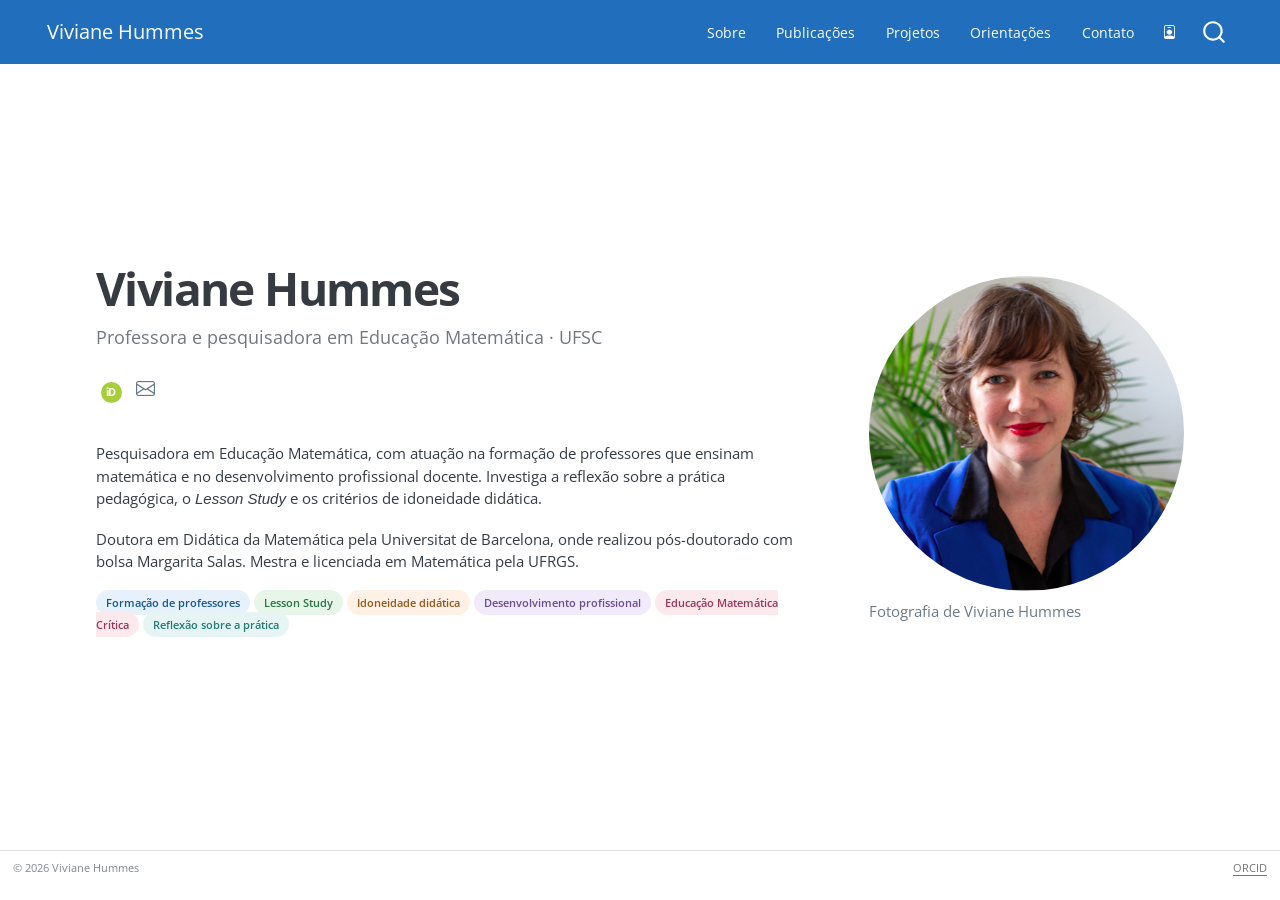
==== commit fc744d8e: "build: render Quarto [skip ci]" ====
--- a/index.html
+++ b/index.html
@@ -46,7 +46,7 @@
 <link href="site_libs/quarto-html/quarto-syntax-highlighting-63b5708e65d6cd79cd7618c58d0c21e7.css" rel="stylesheet" id="quarto-text-highlighting-styles">
 <script src="site_libs/bootstrap/bootstrap.min.js"></script>
 <link href="site_libs/bootstrap/bootstrap-icons.css" rel="stylesheet">
-<link href="site_libs/bootstrap/bootstrap-24d255a2b9e27ce5b24b4b2dfa934557.min.css" rel="stylesheet" append-hash="true" id="quarto-bootstrap" data-mode="light">
+<link href="site_libs/bootstrap/bootstrap-a03eae17d34191baf512f50d8eede331.min.css" rel="stylesheet" append-hash="true" id="quarto-bootstrap" data-mode="light">
 <script id="quarto-search-options" type="application/json">{
   "location": "navbar",
   "copy-button": false,
@@ -135,47 +135,37 @@
 <!-- margin-sidebar -->
     
 <!-- main -->
-<main class="content column-page" id="quarto-document-content" tabindex="-1">
-
-<header id="title-block-header" class="quarto-title-block default">
-<div class="quarto-title">
-<h1 class="title">Viviane Hummes</h1>
+<main class="content column-page" id="quarto-document-content" tabindex="-1"><header id="title-block-header" class="quarto-title-block"><h1 class="title display-7">Viviane Hummes</h1></header>
+
+<header id="title-block-header">
+
+
+</header>
+
+
+<div class="home-hero">
+<section id="viviane-hummes" class="level1 home-hero-copy">
+<h1>Viviane Hummes</h1>
+<p class="hero-subtitle">
+Professora e pesquisadora em Educação Matemática · UFSC
+</p>
+<div class="social-links" aria-label="Perfis e contato">
+<p><a href="https://orcid.org/0000-0003-2031-8238" target="_blank" rel="noopener noreferrer" aria-label="ORCID" title="ORCID"><span class="orcid-icon" aria-hidden="true">iD</span></a> <a href="mailto:vivihummes@gmail.com" aria-label="E-mail" title="E-mail"><i class="bi bi-envelope" aria-hidden="true"></i></a></p>
 </div>
-
-
-
-<div class="quarto-title-meta column-page">
-
-    
-  
-    
-  </div>
-  
-
-
-</header>
-
-
-<div class="home-hero">
-  <div class="home-hero-copy">
-    <h1>Viviane Hummes</h1>
-    <p class="hero-subtitle">Professora e pesquisadora em Educação Matemática · UFSC</p>
-    <div class="social-links" aria-label="Perfis e contato">
-      <a href="https://orcid.org/0000-0003-2031-8238" target="_blank" rel="noopener noreferrer" aria-label="ORCID" title="ORCID"><span class="orcid-icon" aria-hidden="true">iD</span></a>
-      <a href="mailto:vivihummes@gmail.com" aria-label="E-mail" title="E-mail"><i class="bi bi-envelope" aria-hidden="true"></i></a>
-    </div>
-    <p class="hero-bio">Pesquisadora em Educação Matemática, com atuação na formação de professores que ensinam matemática e no desenvolvimento profissional docente. Investiga a reflexão sobre a prática pedagógica, o <em>Lesson Study</em> e os critérios de idoneidade didática.</p>
-    <p class="hero-bio">Doutora em Didática da Matemática pela Universitat de Barcelona, onde realizou pós-doutorado com bolsa Margarita Salas. Mestra e licenciada em Matemática pela UFRGS.</p>
-    <div class="research-tags" aria-label="Temas de pesquisa">
-      <span>Formação de professores</span>
-      <span>Lesson Study</span>
-      <span>Idoneidade didática</span>
-      <span>Desenvolvimento profissional</span>
-      <span>Educação Matemática Crítica</span>
-      <span>Reflexão sobre a prática</span>
-    </div>
-  </div>
-  <div class="home-hero-image"><img src="about/avatar.png" alt="Fotografia de Viviane Hummes" loading="eager"></div>
+<p>Pesquisadora em Educação Matemática, com atuação na formação de professores que ensinam matemática e no desenvolvimento profissional docente. Investiga a reflexão sobre a prática pedagógica, o <em>Lesson Study</em> e os critérios de idoneidade didática.</p>
+<p>Doutora em Didática da Matemática pela Universitat de Barcelona, onde realizou pós-doutorado com bolsa Margarita Salas. Mestra e licenciada em Matemática pela UFRGS.</p>
+<div class="research-tags">
+<p><span>Formação de professores</span> <span>Lesson Study</span> <span>Idoneidade didática</span> <span>Desenvolvimento profissional</span> <span>Educação Matemática Crítica</span> <span>Reflexão sobre a prática</span></p>
+</div>
+</section>
+<div class="home-hero-image">
+<div class="quarto-figure quarto-figure-center">
+<figure class="figure">
+<p><img src="about/avatar.png" class="img-fluid figure-img" loading="eager"></p>
+<figcaption>Fotografia de Viviane Hummes</figcaption>
+</figure>
+</div>
+</div>
 </div>
 
 
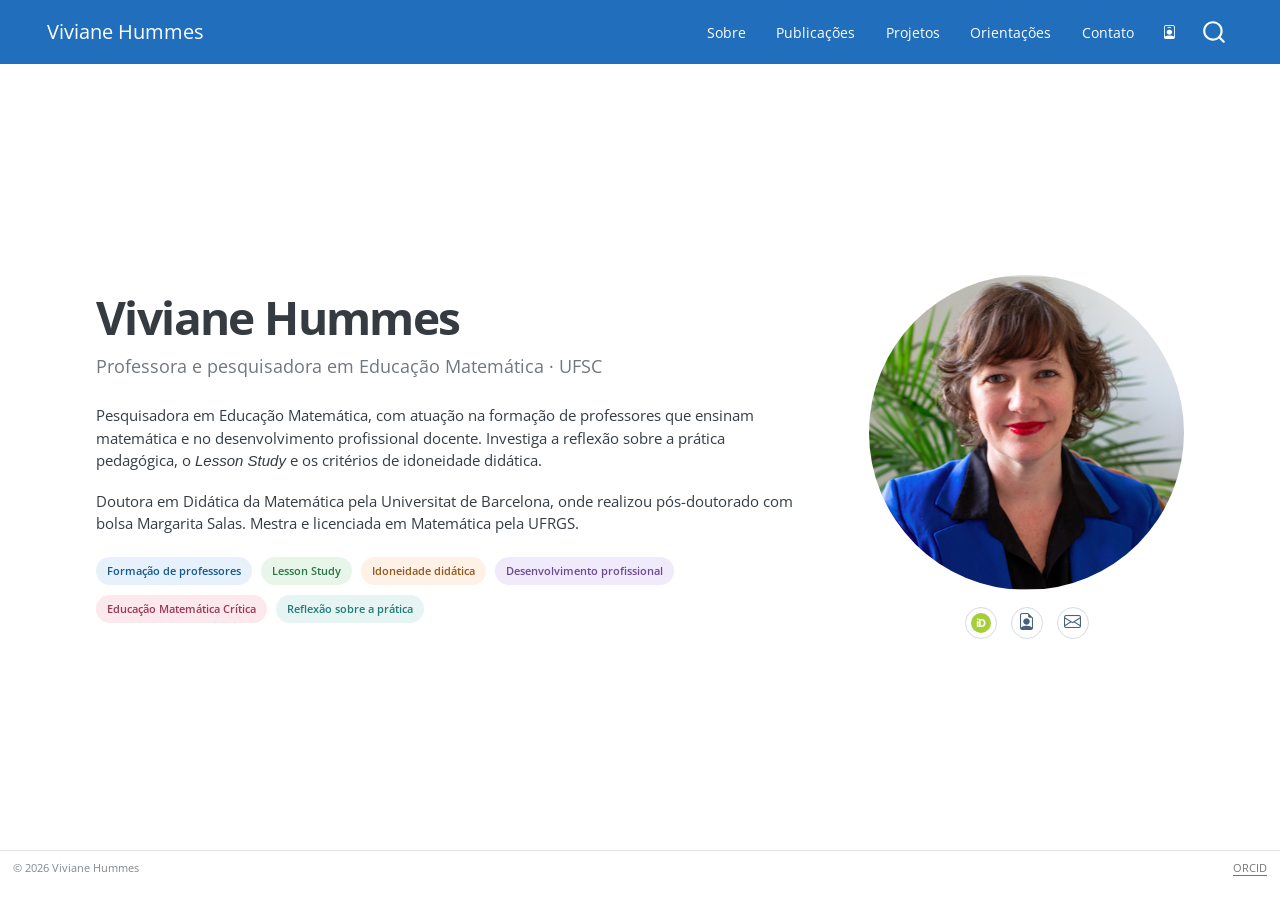
==== commit 15870f57: "build: render Quarto [skip ci]" ====
--- a/index.html
+++ b/index.html
@@ -149,21 +149,23 @@
 <p class="hero-subtitle">
 Professora e pesquisadora em Educação Matemática · UFSC
 </p>
-<div class="social-links" aria-label="Perfis e contato">
-<p><a href="https://orcid.org/0000-0003-2031-8238" target="_blank" rel="noopener noreferrer" aria-label="ORCID" title="ORCID"><span class="orcid-icon" aria-hidden="true">iD</span></a> <a href="mailto:vivihummes@gmail.com" aria-label="E-mail" title="E-mail"><i class="bi bi-envelope" aria-hidden="true"></i></a></p>
-</div>
 <p>Pesquisadora em Educação Matemática, com atuação na formação de professores que ensinam matemática e no desenvolvimento profissional docente. Investiga a reflexão sobre a prática pedagógica, o <em>Lesson Study</em> e os critérios de idoneidade didática.</p>
 <p>Doutora em Didática da Matemática pela Universitat de Barcelona, onde realizou pós-doutorado com bolsa Margarita Salas. Mestra e licenciada em Matemática pela UFRGS.</p>
 <div class="research-tags">
-<p><span>Formação de professores</span> <span>Lesson Study</span> <span>Idoneidade didática</span> <span>Desenvolvimento profissional</span> <span>Educação Matemática Crítica</span> <span>Reflexão sobre a prática</span></p>
+<span>Formação de professores</span>
+<span>Lesson Study</span>
+<span>Idoneidade didática</span>
+<span>Desenvolvimento profissional</span>
+<span>Educação Matemática Crítica</span>
+<span>Reflexão sobre a prática</span>
 </div>
 </section>
 <div class="home-hero-image">
-<div class="quarto-figure quarto-figure-center">
-<figure class="figure">
-<p><img src="about/avatar.png" class="img-fluid figure-img" loading="eager"></p>
-<figcaption>Fotografia de Viviane Hummes</figcaption>
-</figure>
+<img src="about/avatar.png" alt="Fotografia de Viviane Hummes" loading="eager" class="portrait-image">
+<div class="portrait-social" aria-label="Perfis acadêmicos e contato">
+<a href="https://orcid.org/0000-0003-2031-8238" aria-label="ORCID" title="ORCID" target="_blank" rel="noopener noreferrer"><span class="orcid-icon" aria-hidden="true">iD</span></a>
+<a href="http://lattes.cnpq.br/1720086106736153" aria-label="Currículo Lattes" title="Currículo Lattes" target="_blank" rel="noopener noreferrer"><i class="bi bi-file-earmark-person" aria-hidden="true"></i></a>
+<a href="mailto:vivihummes@gmail.com" aria-label="E-mail" title="E-mail"><i class="bi bi-envelope" aria-hidden="true"></i></a>
 </div>
 </div>
 </div>
--- a/quarto-style.css
+++ b/quarto-style.css
@@ -78,3 +78,89 @@
 body:has(.home-hero) .quarto-title-block,body:has(.home-hero) #title-block-header{display:none!important}
 .nav-footer{margin-top:auto}
 @media(max-width:800px){#quarto-header .navbar>.container-fluid{padding-left:18px!important;padding-right:18px!important}body:has(.home-hero) #quarto-content{min-height:0}body:has(.home-hero) .home-hero{display:flex;flex-direction:column-reverse;align-items:flex-start;gap:25px;padding:50px 0}.home-hero-image{align-self:center;max-width:240px}.home-hero-image img{width:240px;height:240px}.home-hero-copy h1{font-size:36px!important}}
+
+/* Fichas de produção científica */
+#title-block-header{display:none!important}
+.publication-toolbar{display:flex;align-items:end;gap:15px;flex-wrap:wrap;margin:24px 0 30px}
+.publication-toolbar label{display:flex;flex-direction:column;gap:7px;font-weight:600;color:#56626d;font-size:13px}
+.publication-toolbar input,.publication-toolbar select{border:1px solid #d1dce7;border-radius:6px;background:#fff;color:#293746;padding:11px 13px;font:inherit;font-size:14px;min-width:245px;max-width:100%}
+#pub-count{font-size:13px;color:#697b8b;padding-bottom:11px}
+#pub-catalog{display:grid;gap:15px;padding-bottom:80px}
+.publication-card{padding:23px 26px;border:1px solid #e3e9ef;background:#fff;border-radius:8px}
+.publication-top{display:flex;gap:9px;margin-bottom:10px;align-items:center}
+.publication-year,.publication-kind{font-size:11px;font-weight:700;border-radius:4px;padding:4px 8px;background:#ecf4fc;color:#2068aa}
+.publication-kind{background:#f3f5f7;color:#69717b}
+.publication-card h2{font-size:18px!important;font-weight:700!important;line-height:1.5;margin:0 0 15px!important;padding:0!important;border:0!important;color:#313c45!important}
+.publication-meta{display:grid;grid-template-columns:1fr 1fr;gap:12px;margin:0 0 16px;font-size:13px}
+.publication-meta div{min-width:0}.publication-meta dt{font-size:11px;font-weight:700;text-transform:uppercase;letter-spacing:.04em;color:#6c7886;margin-bottom:4px}
+.publication-meta dd{margin:0;line-height:1.65;color:#505e6b}
+.publication-link{display:inline-flex;gap:7px;align-items:center;font-size:13px;text-decoration:none!important;font-weight:600;color:#206db6}
+.publication-details{margin-top:17px;border-top:1px solid #edf0f3;padding-top:13px;font-size:13px}
+.publication-details summary{color:#246daf;cursor:pointer;font-weight:600}
+.publication-details summary i{font-size:11px;margin-left:4px}
+.publication-details[open] summary i{transform:rotate(180deg)}
+.publication-details div{padding:12px 0 0}.publication-details h3{font-size:12px;font-weight:700;margin:12px 0 5px}
+.publication-details p{font-size:13px;color:#586572;line-height:1.8;margin:0}
+.missing{color:#858b91;font-style:italic}
+@media(max-width:700px){.publication-toolbar{align-items:stretch;flex-direction:column}.publication-toolbar input,.publication-toolbar select{width:100%;min-width:0}.publication-toolbar label{width:100%}.publication-meta{grid-template-columns:1fr}.publication-card{padding:18px}}
+
+/* Etiquetas de ano, periódico e temática para cada publicação */
+.publication-tags{display:flex;gap:7px;flex-wrap:wrap;align-items:center;margin:0 0 14px}
+.pub-tag{display:inline-flex;max-width:100%;padding:4px 9px;border-radius:14px;font-size:11px;font-weight:600;line-height:1.45}
+.pub-tag-0{background:#e9f1fb;color:#1c62a5}
+.pub-tag-1{background:#e8f6ed;color:#2c7448}
+.pub-tag-2{background:#fff0e2;color:#925424}
+.pub-tag-3{background:#f1eafd;color:#6d4b93}
+.pub-tag-4{background:#e8f6f5;color:#2d7674}
+.publication-authors{font-size:13px;line-height:1.8;color:#57636e;margin:2px 0 14px}
+.publication-authors i{margin-right:5px;color:#6b859e}
+.publication-card{margin-bottom:0}
+.publication-card h2{border:0!important}
+
+
+/* Publicações: lista bibliográfica compacta e colorida */
+#pub-catalog{display:block!important;max-width:1060px!important;padding:0 0 50px!important}
+#pub-catalog .pub-entry{display:block!important;background:transparent!important;border:0!important;border-bottom:1px solid #e6ebf1!important;border-radius:0!important;box-shadow:none!important;margin:0!important;padding:17px 0 19px!important}
+#pub-catalog .pub-entry:first-child{border-top:1px solid #e6ebf1!important}
+#pub-catalog .pub-entry-tags{display:flex!important;align-items:center!important;gap:7px!important;flex-wrap:wrap!important;margin:0 0 9px!important}
+#pub-catalog .pub-chip{display:inline-flex!important;align-items:center!important;width:auto!important;border-radius:5px!important;padding:3px 8px!important;font:600 11px/1.45 'Open Sans',sans-serif!important;white-space:normal!important}
+#pub-catalog .pub-chip-year{background:#e3eefc!important;color:#155eaa!important}
+#pub-catalog .pub-chip-journal{background:#e8f5ee!important;color:#26714d!important}
+#pub-catalog .pub-chip-topic{background:#f3ecfb!important;color:#725197!important}
+#pub-catalog .pub-chip-topic:nth-child(4n+1){background:#fff1e3!important;color:#9a631f!important}
+#pub-catalog .pub-entry-title{font-size:16px!important;line-height:1.5!important;font-weight:650!important;margin:0 0 5px!important;border:0!important;padding:0!important}
+#pub-catalog .pub-entry-title a{color:#195f9f!important;text-decoration:none!important}
+#pub-catalog .pub-entry-title a:hover{text-decoration:underline!important;text-underline-offset:3px!important}
+#pub-catalog .pub-entry-title .bi{font-size:11px!important;margin-left:3px;opacity:.62}
+#pub-catalog .pub-entry-authors{font-size:13px!important;line-height:1.55!important;color:#67717c!important;margin:0!important}
+#pub-catalog .pub-abstract{margin-top:7px!important;font-size:12px!important;color:#586c7e!important;border:0!important;padding:0!important}
+#pub-catalog .pub-abstract summary{display:list-item!important;cursor:pointer!important;color:#3979b3!important;font-weight:500!important}
+#pub-catalog .pub-abstract-body{padding:8px 0 0 16px!important;max-width:860px}
+#pub-catalog .pub-abstract-body p{font-size:12.5px!important;line-height:1.7!important;margin:0 0 7px!important}
+.pub-empty{color:#708090;font-size:14px}
+.publication-toolbar{margin:20px 0 20px!important}
+@media(max-width:650px){#pub-catalog .pub-entry{padding:15px 0!important}#pub-catalog .pub-entry-title{font-size:15px!important}}
+
+#pub-catalog .pub-authors,#pub-other .pub-authors{display:flex!important;flex-wrap:wrap!important;gap:5px!important;margin:8px 0 4px!important}
+.pub-author-tag{border:1px solid #c9ddea!important;background:#eff6fb!important;color:#315c7f!important;border-radius:16px!important;padding:3px 10px!important;font:500 11px/1.5 "Open Sans",sans-serif!important;cursor:pointer!important}
+.pub-author-tag:hover{background:#e0eefb!important;border-color:#2b71b2!important}
+.pub-author-tag.is-selected{background:#246cae!important;color:#fff!important;border-color:#246cae!important}
+#pub-clear-author{border:0;background:transparent;color:#206db6;font-size:12px;text-decoration:underline;cursor:pointer}
+.pub-other-section{max-width:1060px;margin:26px 0 60px;border-top:1px solid #e1e7ef;padding-top:18px}
+.pub-other-section[hidden]{display:none!important}.pub-other-section>h2{font-size:18px!important}
+#pub-other .pub-entry{padding:14px 0 17px!important;border-bottom:1px solid #e6ebf1!important}
+#pub-other .pub-entry-title{font-size:15px!important;line-height:1.5!important;margin:0 0 7px!important}
+#pub-other .pub-entry-title a{color:#195f9f;text-decoration:none}
+#pub-other .pub-entry-tags{display:flex;gap:7px;flex-wrap:wrap;margin-bottom:7px}
+
+/* Perfil: retrato sem legenda, links sob a foto e tags sem sobreposição */
+.home-hero-image figure,.home-hero-image p{margin:0!important;padding:0!important}
+.home-hero-image figcaption,.home-hero-image .figure-caption{display:none!important}
+.home-hero-image .portrait-image{width:100%!important;max-width:320px!important;aspect-ratio:1/1!important;height:auto!important;border-radius:50%!important;object-fit:cover!important;filter:none!important;display:block!important;margin:0 auto!important}
+.home-hero-image .portrait-social{display:flex!important;justify-content:center!important;align-items:center!important;gap:14px!important;margin:17px 0 0!important}
+.home-hero-image .portrait-social a{width:32px;height:32px;display:inline-flex!important;justify-content:center;align-items:center;border:1px solid #d3dce6;border-radius:50%;color:#46627c;text-decoration:none;font-size:17px}
+.home-hero-image .portrait-social a:hover{border-color:#1e6dbb;background:#edf5fc;color:#1e6dbb}
+.home-hero-image .portrait-social .orcid-icon{width:20px;height:20px}
+.home-hero-copy .research-tags{display:flex!important;flex-flow:row wrap!important;align-items:center!important;justify-content:flex-start!important;column-gap:9px!important;row-gap:10px!important;width:100%!important;margin:22px 0 0!important;overflow:visible!important}
+.home-hero-copy .research-tags span{display:inline-flex!important;align-items:center!important;flex:0 0 auto!important;width:auto!important;max-width:100%!important;margin:0!important;padding:6px 11px!important;white-space:normal!important;line-height:1.45!important;border-radius:18px!important;font-size:11px!important;vertical-align:middle!important}
+@media(max-width:800px){.home-hero-image .portrait-image{max-width:240px!important}.home-hero-copy .research-tags{gap:8px!important}}
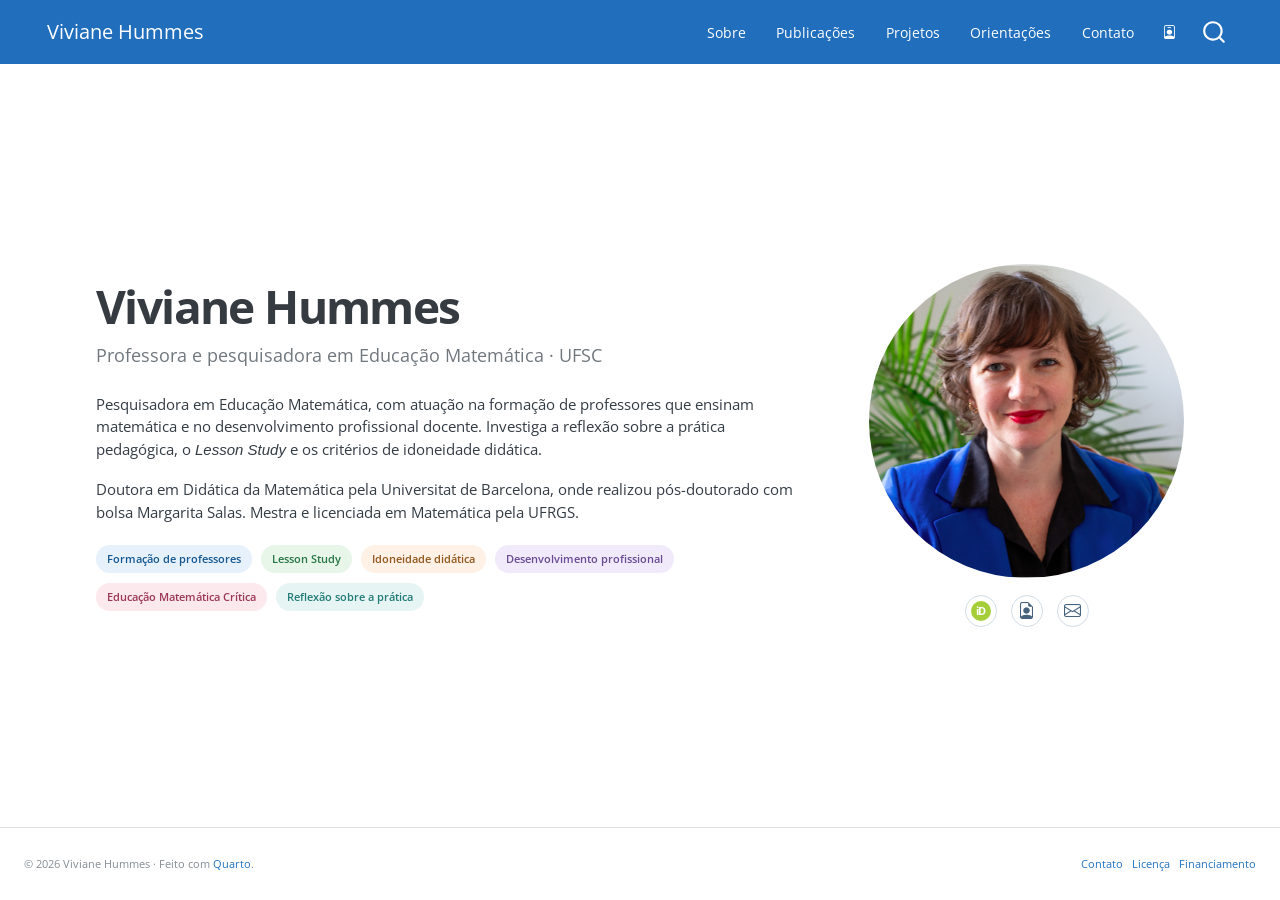
==== commit 16ccf01b: "build: render Quarto [skip ci]" ====
--- a/index.html
+++ b/index.html
@@ -646,13 +646,13 @@
 <footer class="footer">
   <div class="nav-footer">
     <div class="nav-footer-left">
-<p>© 2026 Viviane Hummes</p>
+<p>© 2026 Viviane Hummes · Feito com <a href="https://quarto.org/">Quarto</a>.</p>
 </div>   
     <div class="nav-footer-center">
       &nbsp;
     </div>
     <div class="nav-footer-right">
-<p><a href="https://orcid.org/0000-0003-2031-8238">ORCID</a></p>
+<p><a href="./contact.html">Contato</a> &nbsp; <a href="./license.html">Licença</a> &nbsp; <a href="./contributors.html">Financiamento</a></p>
 </div>
   </div>
 </footer>
--- a/quarto-style.css
+++ b/quarto-style.css
@@ -164,3 +164,12 @@
 .home-hero-copy .research-tags{display:flex!important;flex-flow:row wrap!important;align-items:center!important;justify-content:flex-start!important;column-gap:9px!important;row-gap:10px!important;width:100%!important;margin:22px 0 0!important;overflow:visible!important}
 .home-hero-copy .research-tags span{display:inline-flex!important;align-items:center!important;flex:0 0 auto!important;width:auto!important;max-width:100%!important;margin:0!important;padding:6px 11px!important;white-space:normal!important;line-height:1.45!important;border-radius:18px!important;font-size:11px!important;vertical-align:middle!important}
 @media(max-width:800px){.home-hero-image .portrait-image{max-width:240px!important}.home-hero-copy .research-tags{gap:8px!important}}
+
+/* Rodapé inspirado na estrutura do site de Everaldo Silveira */
+.nav-footer{display:flex!important;align-items:center!important;justify-content:space-between!important;gap:22px!important;padding:20px 24px!important;font-size:13px!important;color:#868c92!important}
+.nav-footer-left,.nav-footer-right{flex:0 1 auto!important;width:auto!important;text-align:left!important}
+.nav-footer-right{text-align:right!important}
+.nav-footer-left p,.nav-footer-right p{margin:0!important}
+.nav-footer a{color:#2373bf!important;text-decoration:none!important}
+.nav-footer a:hover{text-decoration:underline!important}
+@media(max-width:700px){.nav-footer{flex-wrap:wrap!important;justify-content:center!important;text-align:center!important}.nav-footer-left,.nav-footer-right{text-align:center!important}}
